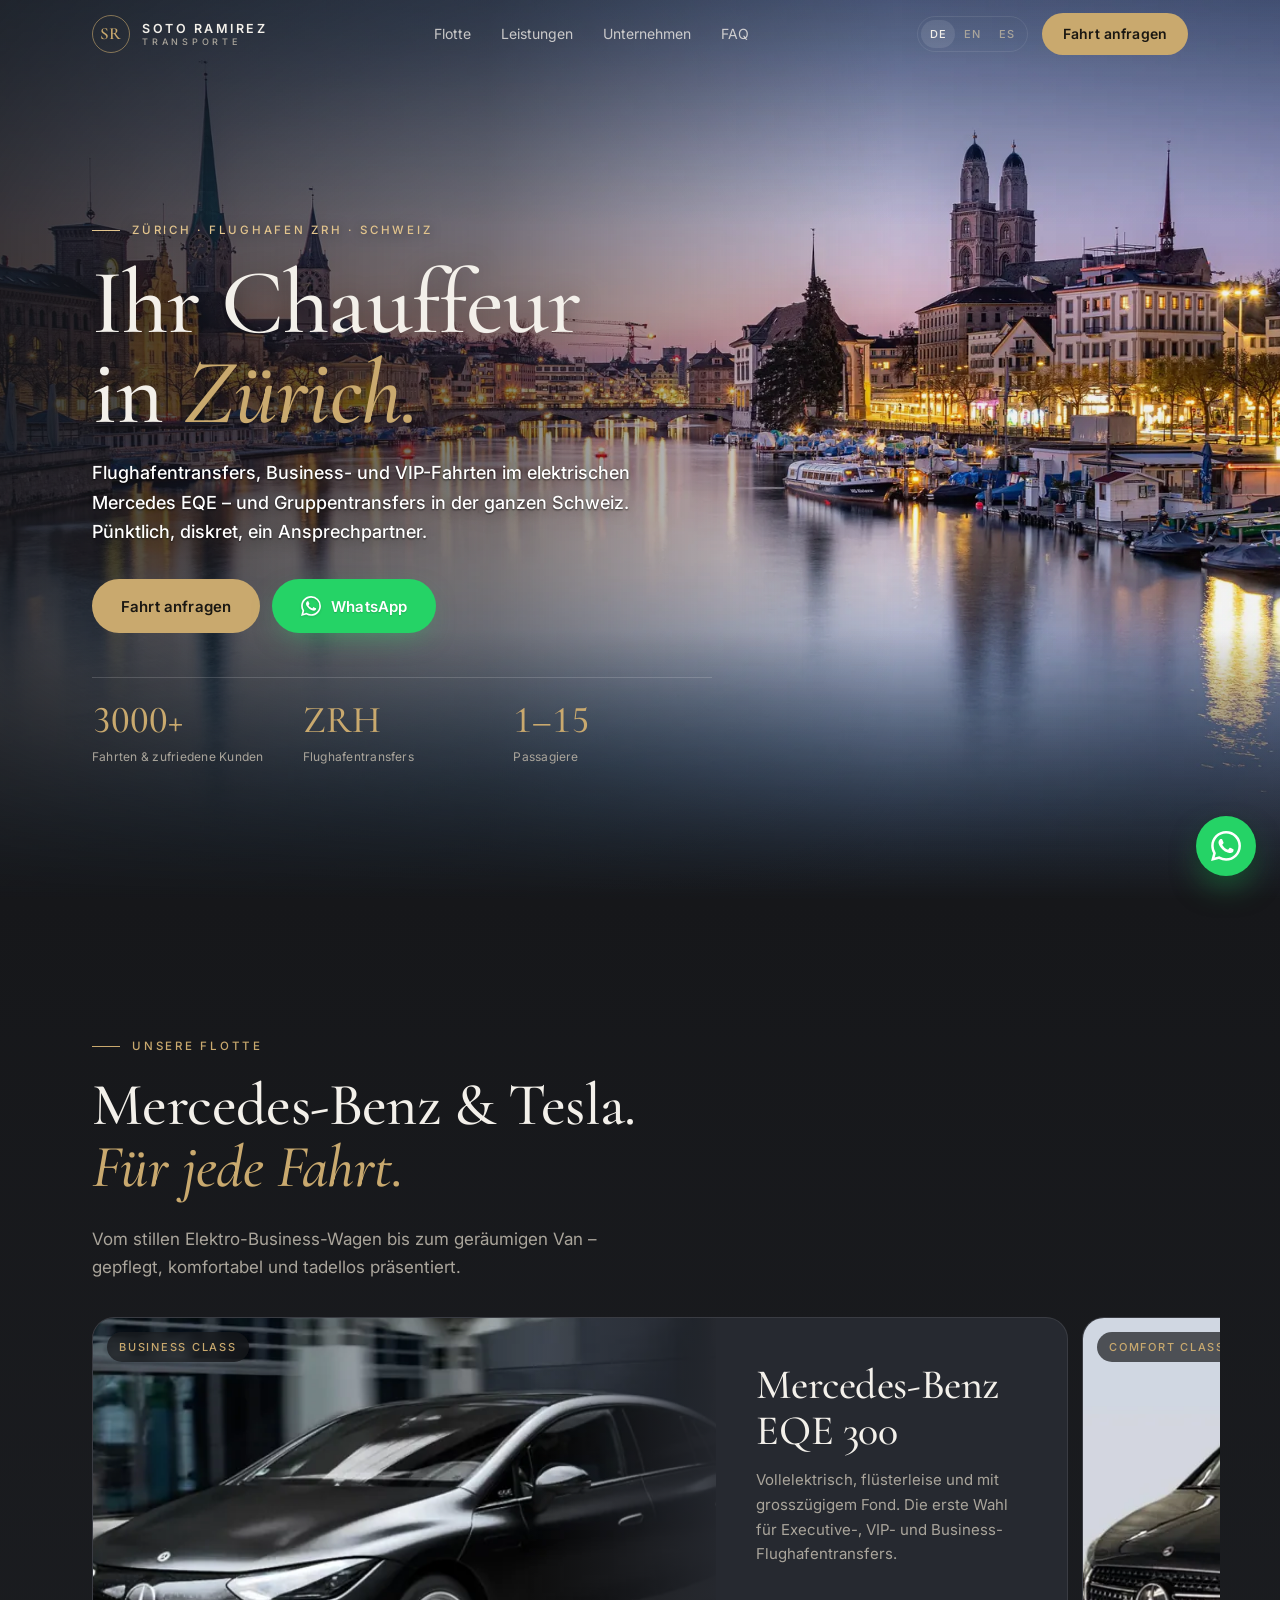
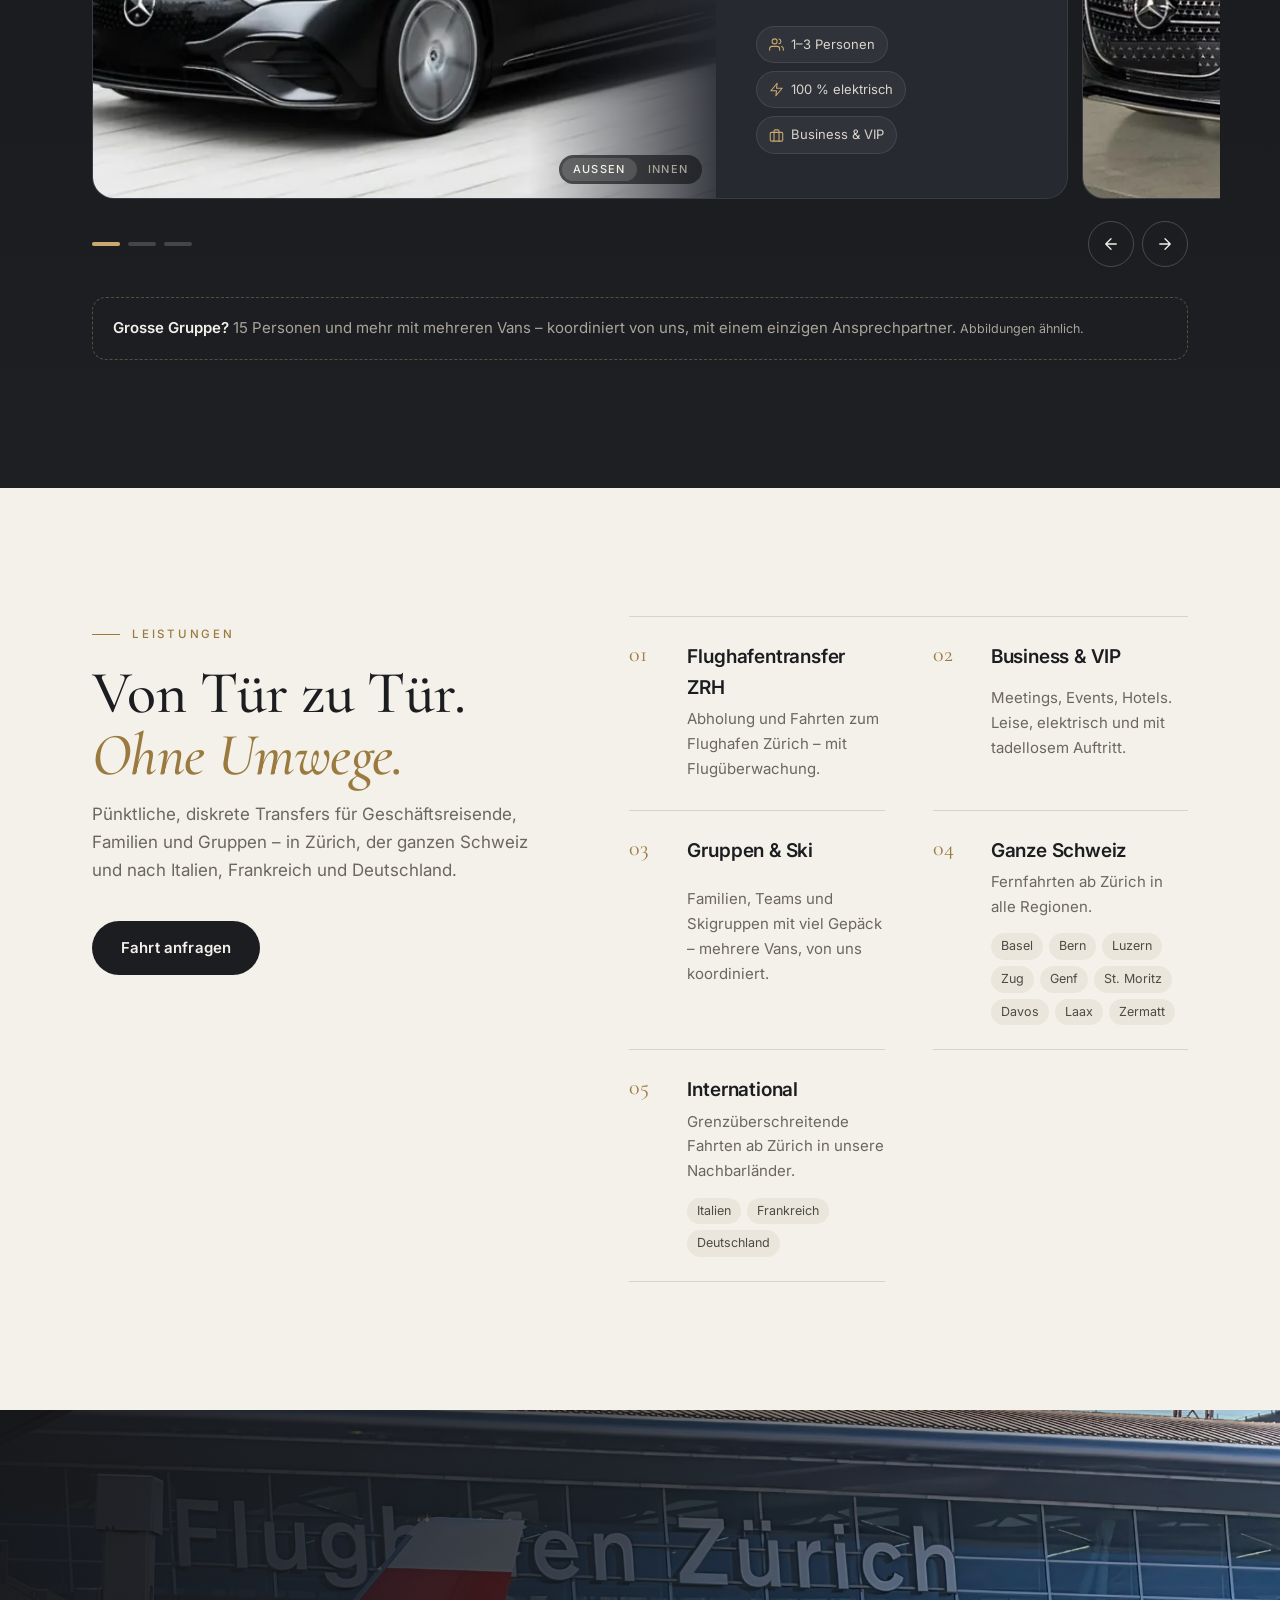
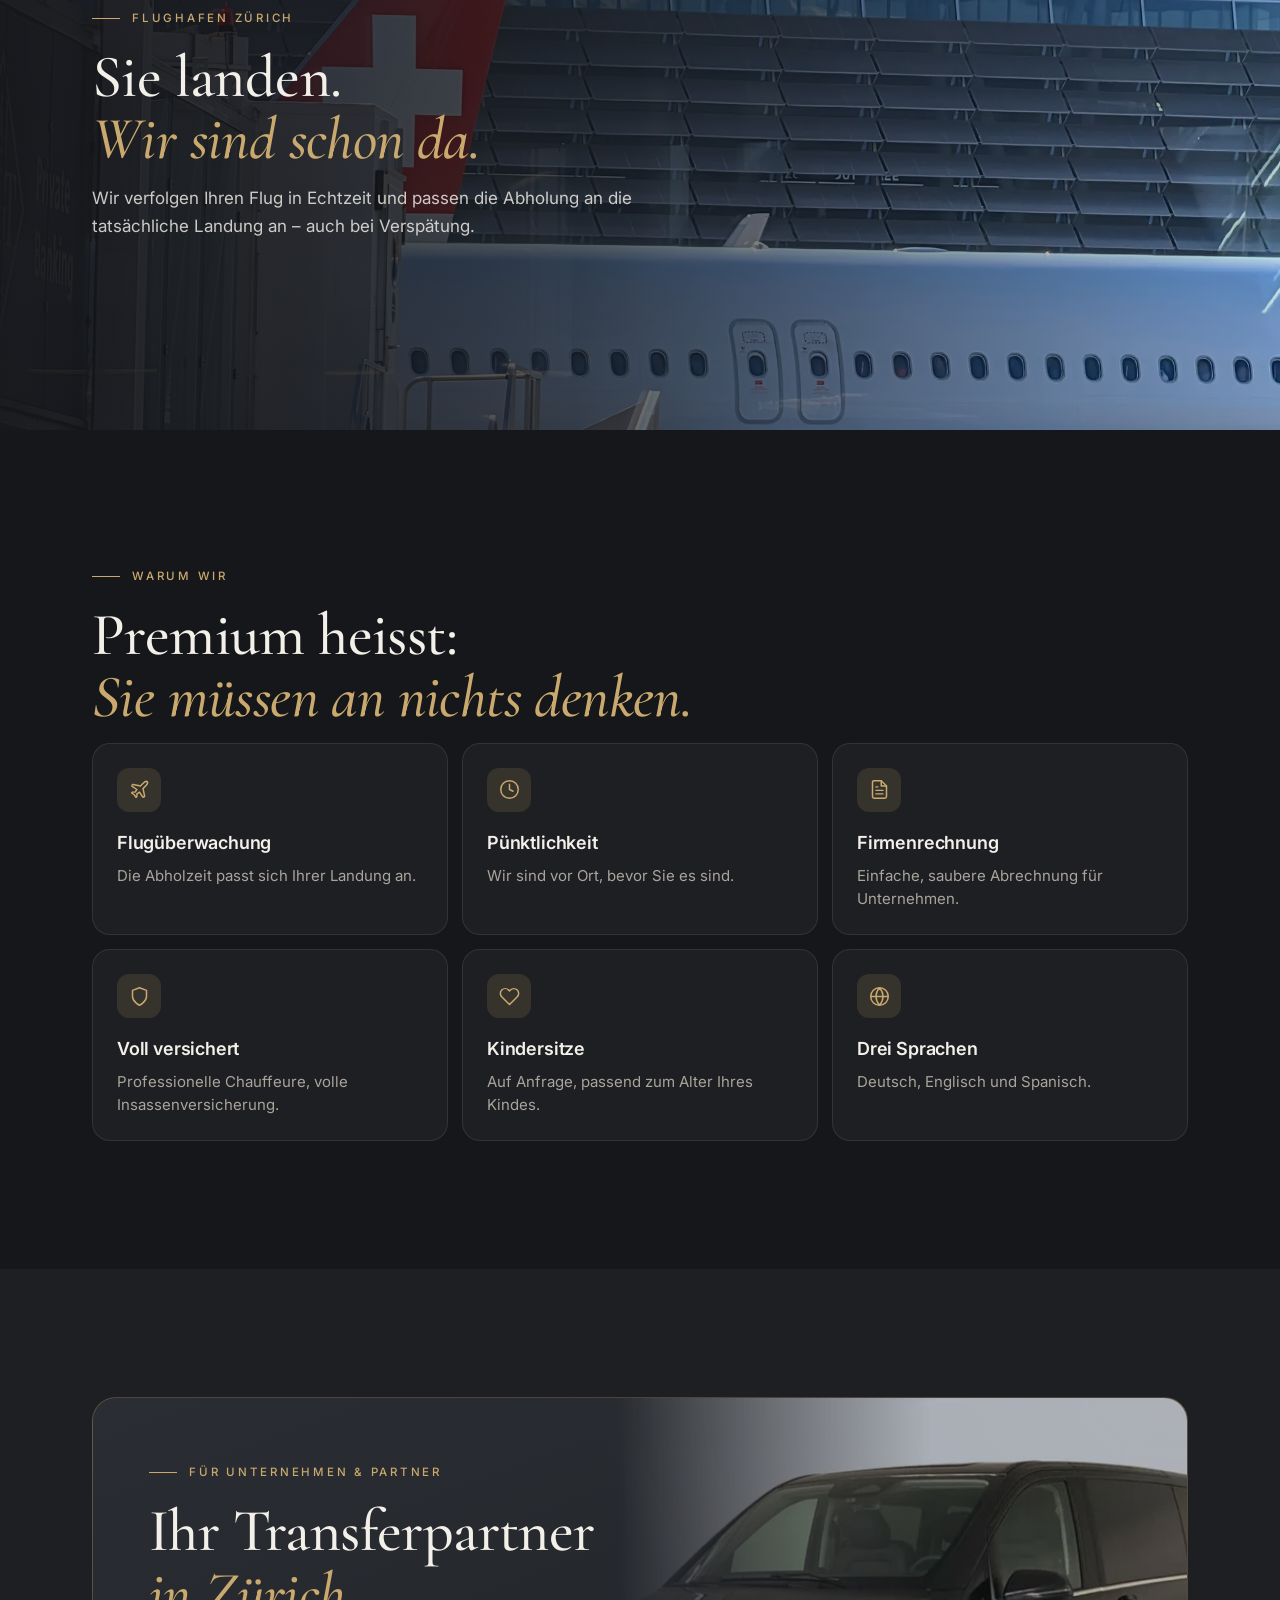
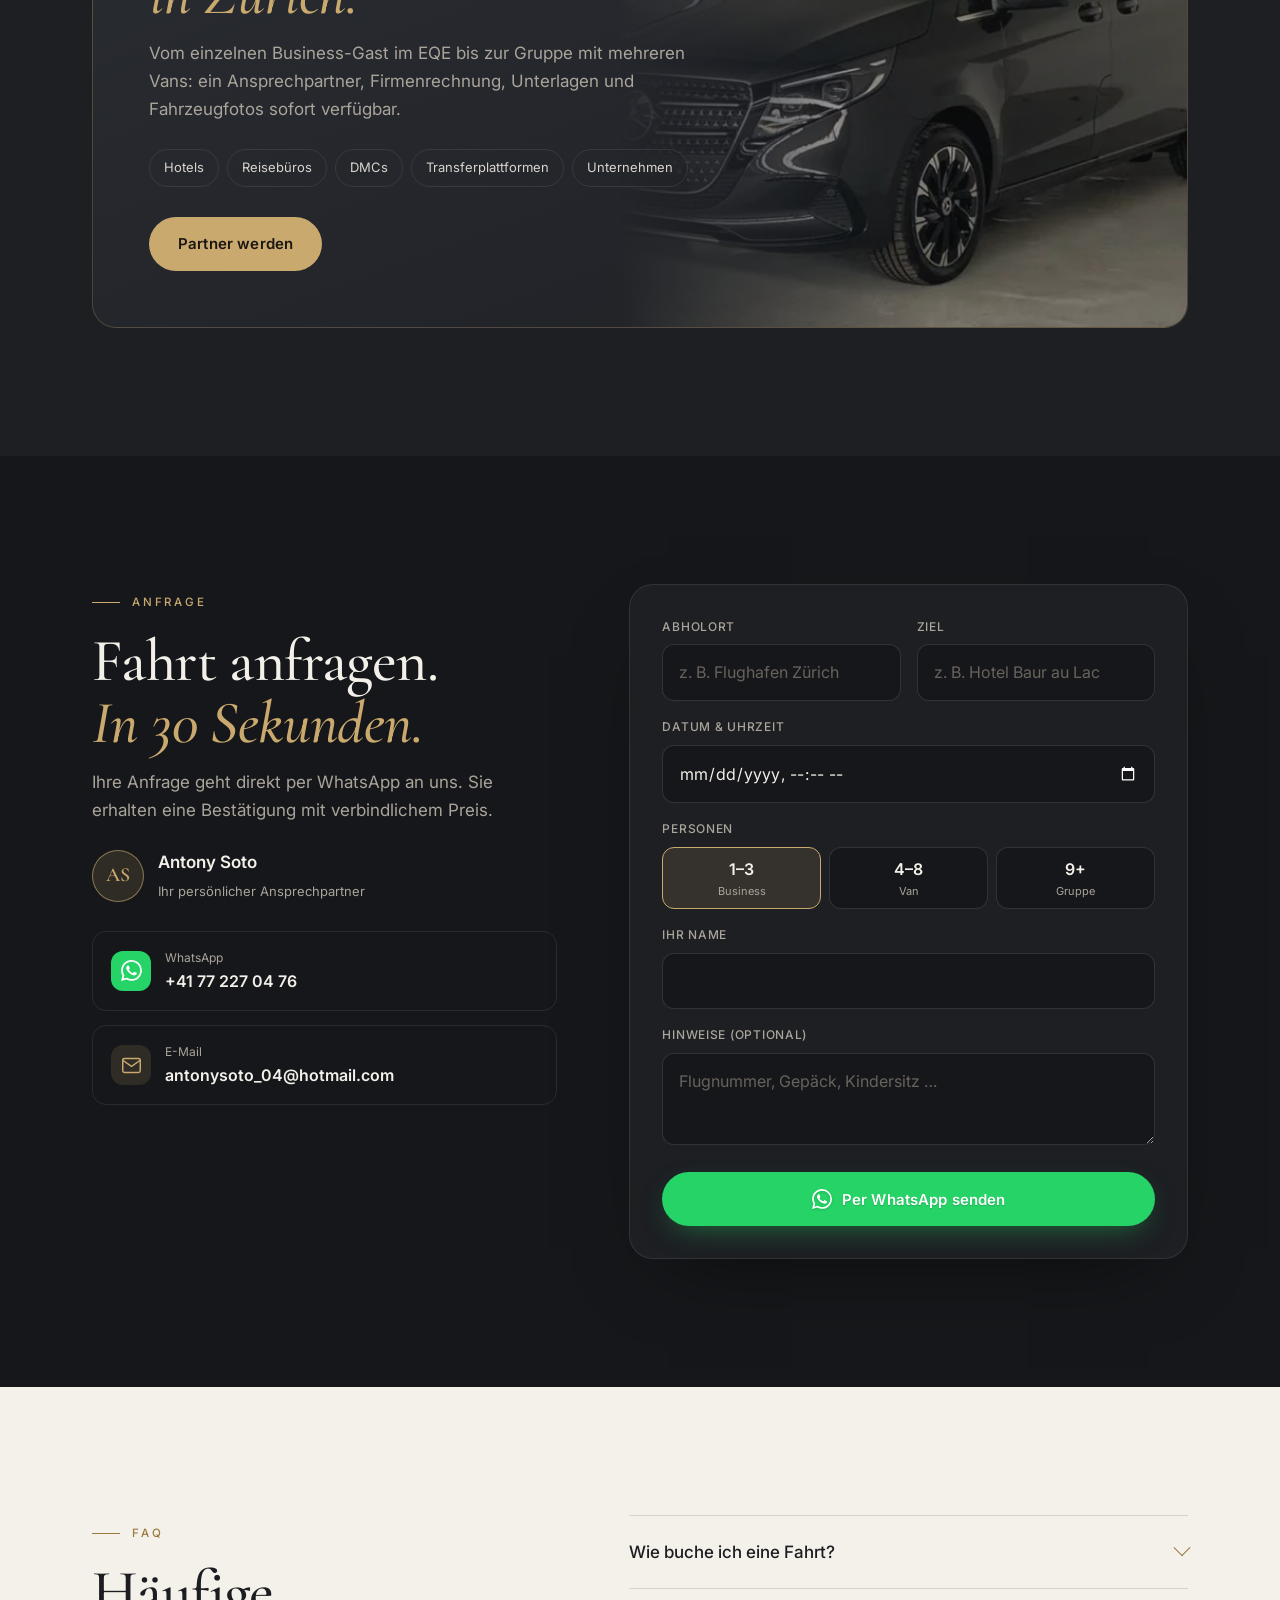
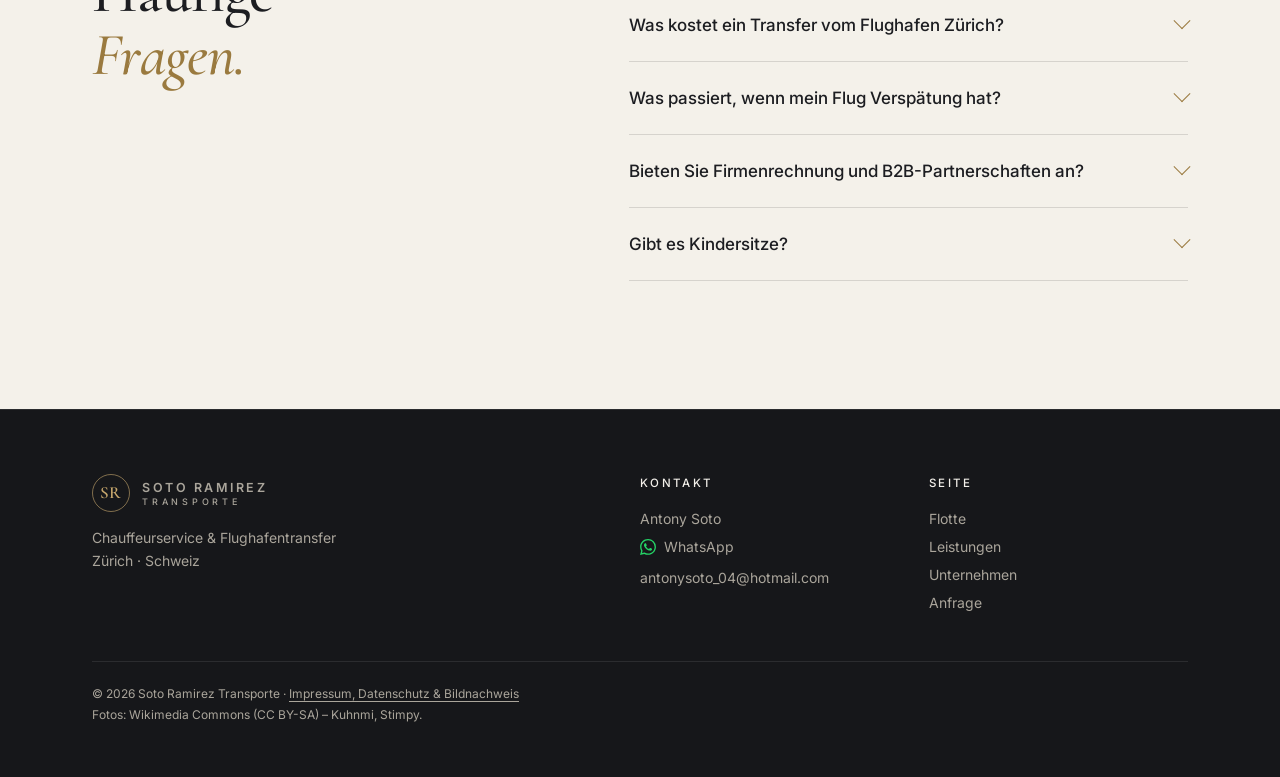
==== de/index.html @ fb83e397 "Sitio web Soto Executive (sotorexecutive.ch) Co-Authored-By: Claude Opus 5.5 <noreply@anthropic.com>" ====
<!doctype html>
<html lang="de-CH">
<head>
<meta charset="utf-8">
<meta name="viewport" content="width=device-width, initial-scale=1, viewport-fit=cover">
<title>Chauffeur &amp; Flughafentransfer Zürich | Soto Ramirez Transporte</title>
<meta name="description" content="Premium Chauffeurservice in Zürich: Flughafentransfer ZRH, Business- &amp; VIP-Fahrten im elektrischen Mercedes EQE, Gruppen- und Skitransfers mit V-Klasse. Ganze Schweiz. Jetzt per WhatsApp anfragen.">
<meta name="theme-color" content="#16171a">
<link rel="canonical" href="https://sotorexecutive.ch/de/">
<link rel="alternate" hreflang="en" href="https://sotorexecutive.ch/">
<link rel="alternate" hreflang="de" href="https://sotorexecutive.ch/de/">
<link rel="alternate" hreflang="es" href="https://sotorexecutive.ch/es/">
<link rel="alternate" hreflang="x-default" href="https://sotorexecutive.ch/">
<meta property="og:type" content="website">
<meta property="og:locale" content="de_CH">
<meta property="og:site_name" content="Soto Ramirez Transporte">
<meta property="og:title" content="Chauffeur &amp; Flughafentransfer Zürich">
<meta property="og:description" content="Business-, VIP- und Gruppentransfers ab Zürich und Flughafen ZRH – in der ganzen Schweiz.">
<meta property="og:url" content="https://sotorexecutive.ch/de/">
<meta property="og:image" content="https://sotorexecutive.ch/assets/img/og.jpg">
<meta name="twitter:card" content="summary_large_image">
<link rel="icon" href="../assets/favicon.svg" type="image/svg+xml">
<link rel="preload" as="image" href="../assets/img/zurich-1200.webp" imagesrcset="../assets/img/zurich-1200.webp 1200w, ../assets/img/zurich-2000.webp 2000w" imagesizes="100vw">
<link rel="preconnect" href="https://fonts.googleapis.com">
<link rel="preconnect" href="https://fonts.gstatic.com" crossorigin>
<link rel="stylesheet" href="https://fonts.googleapis.com/css2?family=Cormorant+Garamond:ital,wght@0,500;0,600;1,500&family=Inter:wght@400;500;600&display=swap">
<link rel="stylesheet" href="../assets/styles.css">
<script>document.documentElement.classList.add('js')</script>
<script type="application/ld+json">
{
  "@context": "https://schema.org",
  "@graph": [
    {
      "@type": "LocalBusiness",
      "@id": "https://sotorexecutive.ch/#business",
      "name": "Soto Ramirez Transporte",
      "description": "Premium Chauffeurservice und Flughafentransfer in Zürich und der ganzen Schweiz.",
      "url": "https://sotorexecutive.ch/de/",
      "telephone": "+41772270476",
      "image": "https://sotorexecutive.ch/assets/img/og.jpg",
      "address": {"@type": "PostalAddress", "addressLocality": "Zürich", "addressRegion": "ZH", "addressCountry": "CH"},
      "geo": {"@type": "GeoCoordinates", "latitude": 47.3769, "longitude": 8.5417},
      "areaServed": [
        {"@type": "City", "name": "Zürich"},
        {"@type": "Airport", "name": "Flughafen Zürich", "iataCode": "ZRH"},
        {"@type": "Country", "name": "Schweiz"},
        {"@type": "Country", "name": "Italien"},
        {"@type": "Country", "name": "Frankreich"},
        {"@type": "Country", "name": "Deutschland"}
      ],
      "knowsLanguage": ["de", "en", "es"],
      "hasOfferCatalog": {
        "@type": "OfferCatalog",
        "name": "Transferdienste",
        "itemListElement": [
          {"@type": "Offer", "itemOffered": {"@type": "Service", "name": "Flughafentransfer Zürich (ZRH)"}},
          {"@type": "Offer", "itemOffered": {"@type": "Service", "name": "Business- & VIP-Chauffeurservice"}},
          {"@type": "Offer", "itemOffered": {"@type": "Service", "name": "Gruppen- und Skitransfers"}},
          {"@type": "Offer", "itemOffered": {"@type": "Service", "name": "Fernfahrten in der ganzen Schweiz"}},
          {"@type": "Offer", "itemOffered": {"@type": "Service", "name": "Internationale Fahrten nach Italien, Frankreich und Deutschland"}}
        ]
      }
    },
    {
      "@type": "FAQPage",
      "mainEntity": [
        {"@type": "Question", "name": "Wie buche ich eine Fahrt?", "acceptedAnswer": {"@type": "Answer", "text": "Füllen Sie das Anfrageformular aus oder schreiben Sie uns direkt per WhatsApp. Sie erhalten eine Bestätigung mit verbindlichem Preis."}},
        {"@type": "Question", "name": "Was kostet ein Transfer vom Flughafen Zürich?", "acceptedAnswer": {"@type": "Answer", "text": "Der Preis hängt von Strecke, Fahrzeug und Uhrzeit ab. Senden Sie uns Abholort und Ziel – Sie erhalten vorab ein verbindliches Angebot."}},
        {"@type": "Question", "name": "Was passiert, wenn mein Flug Verspätung hat?", "acceptedAnswer": {"@type": "Answer", "text": "Wir überwachen Ihren Flug und passen die Abholzeit an die tatsächliche Landung an."}},
        {"@type": "Question", "name": "Bieten Sie Firmenrechnung und B2B-Partnerschaften an?", "acceptedAnswer": {"@type": "Answer", "text": "Ja. Unternehmen, Hotels, Reisebüros und Agenturen erhalten Firmenrechnung und einen festen Ansprechpartner."}},
        {"@type": "Question", "name": "Gibt es Kindersitze?", "acceptedAnswer": {"@type": "Answer", "text": "Ja, auf Anfrage. Bitte geben Sie das Alter des Kindes in Ihrer Anfrage an."}}
      ]
    }
  ]
}
</script>
</head>
<body>
<svg width="0" height="0" style="position:absolute" aria-hidden="true">
  <defs>
    <symbol id="i-wa" viewBox="0 0 24 24" fill="currentColor"><path d="M17.472 14.382c-.297-.149-1.758-.867-2.03-.967-.273-.099-.471-.148-.67.15-.197.297-.767.966-.94 1.164-.173.199-.347.223-.644.075-.297-.15-1.255-.463-2.39-1.475-.883-.788-1.48-1.761-1.653-2.059-.173-.297-.018-.458.13-.606.134-.133.298-.347.446-.52.149-.174.198-.298.298-.497.099-.198.05-.371-.025-.52-.075-.149-.669-1.612-.916-2.207-.242-.579-.487-.5-.669-.51-.173-.008-.371-.01-.57-.01-.198 0-.52.074-.792.372-.272.297-1.04 1.016-1.04 2.479 0 1.462 1.065 2.875 1.213 3.074.149.198 2.096 3.2 5.077 4.487.709.306 1.262.489 1.694.625.712.227 1.36.195 1.871.118.571-.085 1.758-.719 2.006-1.413.248-.694.248-1.289.173-1.413-.074-.124-.272-.198-.57-.347m-5.421 7.403h-.004a9.87 9.87 0 01-5.031-1.378l-.361-.214-3.741.982.998-3.648-.235-.374a9.86 9.86 0 01-1.51-5.26c.001-5.45 4.436-9.884 9.888-9.884 2.64 0 5.122 1.03 6.988 2.898a9.825 9.825 0 012.893 6.994c-.003 5.45-4.437 9.884-9.885 9.884m8.413-18.297A11.815 11.815 0 0012.05 0C5.495 0 .16 5.335.157 11.892c0 2.096.547 4.142 1.588 5.945L.057 24l6.305-1.654a11.882 11.882 0 005.683 1.448h.005c6.554 0 11.89-5.335 11.893-11.893a11.821 11.821 0 00-3.48-8.413Z"/></symbol>
    <symbol id="i-mail" viewBox="0 0 24 24" fill="none" stroke="currentColor" stroke-width="1.7" stroke-linecap="round" stroke-linejoin="round"><rect x="2" y="4" width="20" height="16" rx="2"/><path d="m22 6-10 7L2 6"/></symbol>
    <symbol id="i-left" viewBox="0 0 24 24" fill="none" stroke="currentColor" stroke-width="1.7" stroke-linecap="round" stroke-linejoin="round"><path d="M19 12H5M12 19l-7-7 7-7"/></symbol>
    <symbol id="i-right" viewBox="0 0 24 24" fill="none" stroke="currentColor" stroke-width="1.7" stroke-linecap="round" stroke-linejoin="round"><path d="M5 12h14M12 5l7 7-7 7"/></symbol>
    <symbol id="i-users" viewBox="0 0 24 24" fill="none" stroke="currentColor" stroke-width="1.7" stroke-linecap="round" stroke-linejoin="round"><path d="M17 21v-2a4 4 0 0 0-4-4H5a4 4 0 0 0-4 4v2"/><circle cx="9" cy="7" r="4"/><path d="M23 21v-2a4 4 0 0 0-3-3.87M16 3.13a4 4 0 0 1 0 7.75"/></symbol>
    <symbol id="i-bolt" viewBox="0 0 24 24" fill="none" stroke="currentColor" stroke-width="1.7" stroke-linecap="round" stroke-linejoin="round"><path d="M13 2 3 14h9l-1 8 10-12h-9l1-8z"/></symbol>
    <symbol id="i-case" viewBox="0 0 24 24" fill="none" stroke="currentColor" stroke-width="1.7" stroke-linecap="round" stroke-linejoin="round"><rect x="2" y="7" width="20" height="14" rx="2"/><path d="M16 21V5a2 2 0 0 0-2-2h-4a2 2 0 0 0-2 2v16"/></symbol>
    <symbol id="i-plane" viewBox="0 0 24 24" fill="none" stroke="currentColor" stroke-width="1.7" stroke-linecap="round" stroke-linejoin="round"><path d="M17.8 19.2 16 11l3.5-3.5C21 6 21.5 4 21 3c-1-.5-3 0-4.5 1.5L13 8 4.8 6.2c-.5-.1-.9.1-1.1.5l-.3.5c-.2.5-.1 1 .3 1.3L9 12l-2 3H4l-1 1 3 2 2 3 1-1v-3l3-2 3.5 5.3c.3.4.8.5 1.3.3l.5-.2c.4-.3.6-.7.5-1.2z"/></symbol>
    <symbol id="i-clock" viewBox="0 0 24 24" fill="none" stroke="currentColor" stroke-width="1.7" stroke-linecap="round" stroke-linejoin="round"><circle cx="12" cy="12" r="10"/><path d="M12 6v6l4 2"/></symbol>
    <symbol id="i-file" viewBox="0 0 24 24" fill="none" stroke="currentColor" stroke-width="1.7" stroke-linecap="round" stroke-linejoin="round"><path d="M14 2H6a2 2 0 0 0-2 2v16a2 2 0 0 0 2 2h12a2 2 0 0 0 2-2V8z"/><path d="M14 2v6h6M16 13H8M16 17H8M10 9H8"/></symbol>
    <symbol id="i-shield" viewBox="0 0 24 24" fill="none" stroke="currentColor" stroke-width="1.7" stroke-linecap="round" stroke-linejoin="round"><path d="M12 22s8-4 8-10V5l-8-3-8 3v7c0 6 8 10 8 10z"/></symbol>
    <symbol id="i-globe" viewBox="0 0 24 24" fill="none" stroke="currentColor" stroke-width="1.7" stroke-linecap="round" stroke-linejoin="round"><circle cx="12" cy="12" r="10"/><path d="M2 12h20M12 2a15.3 15.3 0 0 1 4 10 15.3 15.3 0 0 1-4 10 15.3 15.3 0 0 1-4-10 15.3 15.3 0 0 1 4-10z"/></symbol>
    <symbol id="i-heart" viewBox="0 0 24 24" fill="none" stroke="currentColor" stroke-width="1.7" stroke-linecap="round" stroke-linejoin="round"><path d="M20.84 4.61a5.5 5.5 0 0 0-7.78 0L12 5.67l-1.06-1.06a5.5 5.5 0 0 0-7.78 7.78l1.06 1.06L12 21.23l7.78-7.78 1.06-1.06a5.5 5.5 0 0 0 0-7.78z"/></symbol>
  </defs>
</svg>
<a class="skip" href="#main">Zum Inhalt</a>

<header class="top">
  <div class="wrap">
    <a class="logo" href="./" aria-label="Soto Ramirez Transporte – Startseite">
      <span class="logo-mark" translate="no">SR</span>
      <span class="logo-text" translate="no">SOTO RAMIREZ<small>TRANSPORTE</small></span>
    </a>
    <ul class="menu">
      <li><a href="#flotte">Flotte</a></li>
      <li><a href="#leistungen">Leistungen</a></li>
      <li><a href="#partner">Unternehmen</a></li>
      <li><a href="#faq">FAQ</a></li>
    </ul>
    <div class="top-right">
      <nav class="lang" aria-label="Sprache"><a href="./" aria-current="page" hreflang="de">DE</a><a href="../" hreflang="en">EN</a><a href="../es/" hreflang="es">ES</a></nav>
      <a class="btn btn-gold btn-sm" href="#anfrage">Fahrt anfragen</a>
    </div>
  </div>
</header>

<main id="main">
  <div class="hero">
    <div class="hero-bg">
      <img src="../assets/img/zurich-1200.webp" srcset="../assets/img/zurich-1200.webp 1200w, ../assets/img/zurich-2000.webp 2000w" sizes="100vw" alt="Zürich zur blauen Stunde mit Limmat, Fraumünster und Grossmünster" fetchpriority="high">
    </div>
    <div class="wrap intro">
      <p class="eyebrow">Zürich · Flughafen ZRH · Schweiz</p>
      <h1>Ihr Chauffeur<br>in <em>Zürich.</em></h1>
      <p class="lead">Flughafentransfers, Business- und VIP-Fahrten im elektrischen Mercedes EQE – und Gruppentransfers in der ganzen Schweiz. Pünktlich, diskret, ein Ansprechpartner.</p>
      <div class="cta">
        <a class="btn btn-gold" href="#anfrage">Fahrt anfragen</a>
        <a class="btn btn-wa" href="https://wa.me/41772270476" target="_blank" rel="noopener"><svg><use href="#i-wa"/></svg>WhatsApp</a>
      </div>
      <!-- Kennzahlen: Beispielwerte – vor Veröffentlichung durch echte Zahlen ersetzen (data-count) -->
      <ul class="hero-facts stats">
        <li><strong><span data-count="3000">3000</span>+</strong><span>Fahrten &amp; zufriedene Kunden</span></li>
        <li><strong>ZRH</strong><span>Flughafentransfers</span></li>
        <li><strong>1–15</strong><span>Passagiere</span></li>
      </ul>
    </div>
  </div>

  <section class="fleet" id="flotte" aria-labelledby="h-fleet">
    <div class="wrap">
      <div class="head-row reveal">
        <div>
          <p class="eyebrow">Unsere Flotte</p>
          <h2 id="h-fleet">Mercedes-Benz &amp; Tesla.<br><em>Für jede Fahrt.</em></h2>
        </div>
        <p class="sub">Vom stillen Elektro-Business-Wagen bis zum geräumigen Van – gepflegt, komfortabel und tadellos präsentiert.</p>
      </div>

      <div class="slider reveal" aria-roledescription="carousel" aria-label="Flotte">
        <div class="track">
          <article class="slide" aria-roledescription="slide" aria-label="1 / 3">
            <div class="slide-img gallery">
              <span class="badge">Business Class</span>
              <img src="../assets/img/eqe-800.webp" srcset="../assets/img/eqe-800.webp 800w, ../assets/img/eqe-1200.webp 1200w" sizes="(min-width:980px) 700px, 90vw" alt="Schwarzer Mercedes-Benz EQE 300, vollelektrische Business-Limousine" loading="lazy" width="1200" height="675">
              <img src="../assets/img/eqe-interior-800.webp" srcset="../assets/img/eqe-interior-800.webp 800w, ../assets/img/eqe-interior-1600.webp 1600w" sizes="(min-width:980px) 700px, 90vw" alt="Innenraum des Mercedes-Benz EQE mit Ambientebeleuchtung" loading="lazy" width="1600" height="1067">
              <div class="views" role="group" aria-label="Ansicht"><button type="button" aria-pressed="true">Aussen</button><button type="button" aria-pressed="false">Innen</button></div>
            </div>
            <div class="slide-body">
              <h3>Mercedes-Benz EQE 300</h3>
              <p>Vollelektrisch, flüsterleise und mit grosszügigem Fond. Die erste Wahl für Executive-, VIP- und Business-Flughafentransfers.</p>
              <ul class="specs">
                <li><svg><use href="#i-users"/></svg>1–3 Personen</li>
                <li><svg><use href="#i-bolt"/></svg>100 % elektrisch</li>
                <li><svg><use href="#i-case"/></svg>Business &amp; VIP</li>
              </ul>
            </div>
          </article>
          <article class="slide" aria-roledescription="slide" aria-label="2 / 3">
            <div class="slide-img">
              <span class="badge">Comfort Class</span>
              <img src="../assets/img/v-klasse-800.webp" srcset="../assets/img/v-klasse-800.webp 800w, ../assets/img/v-klasse-1024.webp 1024w" sizes="(min-width:980px) 700px, 90vw" alt="Mercedes-Benz V-Klasse in Schwarz" loading="lazy" width="1024" height="640">
            </div>
            <div class="slide-body">
              <h3>Mercedes V-Klasse</h3>
              <p>Grosszügiger Innenraum für Familien, Gruppen und Skireisen – mit viel Platz für Gepäck und Ausrüstung.</p>
              <ul class="specs">
                <li><svg><use href="#i-users"/></svg>bis 7 Personen</li>
                <li><svg><use href="#i-case"/></svg>Viel Gepäck</li>
                <li><svg><use href="#i-heart"/></svg>Familie &amp; Ski</li>
              </ul>
            </div>
          </article>
          <article class="slide" aria-roledescription="slide" aria-label="3 / 3">
            <div class="slide-img">
              <span class="badge">Business Class</span>
              <img src="../assets/img/tesla-model-s-768.webp" alt="Tesla Model S in Schwarz" loading="lazy" width="768" height="510">
            </div>
            <div class="slide-body">
              <h3>Tesla Model S</h3>
              <p>Vollelektrische Limousine in Schwarz – leise, geräumig und modern. Ideal für Business-Fahrten und längere Strecken.</p>
              <ul class="specs">
                <li><svg><use href="#i-users"/></svg>1–3 Personen</li>
                <li><svg><use href="#i-bolt"/></svg>100 % elektrisch</li>
                <li><svg><use href="#i-case"/></svg>Business</li>
              </ul>
            </div>
          </article>
        </div>
        <div class="slider-ui">
          <div class="dots"></div>
          <div class="arrows">
            <button class="prev" type="button" aria-label="Vorheriges Fahrzeug"><svg><use href="#i-left"/></svg></button>
            <button class="next" type="button" aria-label="Nächstes Fahrzeug"><svg><use href="#i-right"/></svg></button>
          </div>
        </div>
      </div>

      <p class="fleet-note reveal"><strong>Grosse Gruppe?</strong> 15 Personen und mehr mit mehreren Vans – koordiniert von uns, mit einem einzigen Ansprechpartner. <small>Abbildungen ähnlich.</small></p>
    </div>
  </section>

  <section class="light" id="leistungen" aria-labelledby="h-services">
    <div class="wrap split">
      <div class="reveal">
        <p class="eyebrow">Leistungen</p>
        <h2 id="h-services">Von Tür zu Tür.<br><em>Ohne Umwege.</em></h2>
        <p class="sub">Pünktliche, diskrete Transfers für Geschäftsreisende, Familien und Gruppen – in Zürich, der ganzen Schweiz und nach Italien, Frankreich und Deutschland.</p>
        <a class="btn btn-dark" href="#anfrage">Fahrt anfragen</a>
      </div>
      <ul class="services reveal">
        <li><span class="n">01</span><h3>Flughafentransfer ZRH</h3><p>Abholung und Fahrten zum Flughafen Zürich – mit Flugüberwachung.</p></li>
        <li><span class="n">02</span><h3>Business &amp; VIP</h3><p>Meetings, Events, Hotels. Leise, elektrisch und mit tadellosem Auftritt.</p></li>
        <li><span class="n">03</span><h3>Gruppen &amp; Ski</h3><p>Familien, Teams und Skigruppen mit viel Gepäck – mehrere Vans, von uns koordiniert.</p></li>
        <li><span class="n">04</span><h3>Ganze Schweiz</h3><p>Fernfahrten ab Zürich in alle Regionen.</p>
          <p class="cities"><span>Basel</span><span>Bern</span><span>Luzern</span><span>Zug</span><span>Genf</span><span>St. Moritz</span><span>Davos</span><span>Laax</span><span>Zermatt</span></p></li>
        <li><span class="n">05</span><h3>International</h3><p>Grenzüberschreitende Fahrten ab Zürich in unsere Nachbarländer.</p>
          <p class="cities"><span>Italien</span><span>Frankreich</span><span>Deutschland</span></p></li>
      </ul>
    </div>
  </section>

  <section class="band" aria-labelledby="h-airport">
    <div class="band-inner">
      <img src="../assets/img/flughafen-800.webp" srcset="../assets/img/flughafen-800.webp 800w, ../assets/img/flughafen-2000.webp 2000w" sizes="100vw" alt="Flughafen Zürich mit Swiss-Flugzeug am Gate" loading="lazy">
      <div class="wrap reveal">
        <p class="eyebrow">Flughafen Zürich</p>
        <h2 id="h-airport">Sie landen.<br><em>Wir sind schon da.</em></h2>
        <p class="sub">Wir verfolgen Ihren Flug in Echtzeit und passen die Abholung an die tatsächliche Landung an – auch bei Verspätung.</p>
      </div>
    </div>
  </section>

  <section aria-labelledby="h-why">
    <div class="wrap">
      <div class="head-row reveal">
        <div>
          <p class="eyebrow">Warum wir</p>
          <h2 id="h-why">Premium heisst:<br><em>Sie müssen an nichts denken.</em></h2>
        </div>
      </div>
      <ul class="features">
        <li class="reveal"><span class="ico"><svg><use href="#i-plane"/></svg></span><h3>Flug&shy;überwachung</h3><p>Die Abholzeit passt sich Ihrer Landung an.</p></li>
        <li class="reveal"><span class="ico"><svg><use href="#i-clock"/></svg></span><h3>Pünktlichkeit</h3><p>Wir sind vor Ort, bevor Sie es sind.</p></li>
        <li class="reveal"><span class="ico"><svg><use href="#i-file"/></svg></span><h3>Firmenrechnung</h3><p>Einfache, saubere Abrechnung für Unternehmen.</p></li>
        <li class="reveal"><span class="ico"><svg><use href="#i-shield"/></svg></span><h3>Voll versichert</h3><p>Professionelle Chauffeure, volle Insassenversicherung.</p></li>
        <li class="reveal"><span class="ico"><svg><use href="#i-heart"/></svg></span><h3>Kindersitze</h3><p>Auf Anfrage, passend zum Alter Ihres Kindes.</p></li>
        <li class="reveal"><span class="ico"><svg><use href="#i-globe"/></svg></span><h3>Drei Sprachen</h3><p>Deutsch, Englisch und Spanisch.</p></li>
      </ul>
    </div>
  </section>

  <section class="b2b" id="partner" aria-labelledby="h-b2b">
    <div class="wrap">
      <div class="b2b-card reveal">
        <img class="b2b-img" src="../assets/img/v-klasse-800.webp" alt="" loading="lazy">
        <p class="eyebrow">Für Unternehmen &amp; Partner</p>
        <h2 id="h-b2b">Ihr Transferpartner<br><em>in Zürich.</em></h2>
        <p class="sub">Vom einzelnen Business-Gast im EQE bis zur Gruppe mit mehreren Vans: ein Ansprechpartner, Firmenrechnung, Unterlagen und Fahrzeugfotos sofort verfügbar.</p>
        <ul class="b2b-list"><li>Hotels</li><li>Reisebüros</li><li>DMCs</li><li>Transferplattformen</li><li>Unternehmen</li></ul>
        <a class="btn btn-gold" href="https://wa.me/41772270476?text=Hallo%20Antony%2C%20ich%20interessiere%20mich%20f%C3%BCr%20eine%20B2B-Partnerschaft." target="_blank" rel="noopener">Partner werden</a>
      </div>
    </div>
  </section>

  <section class="book" id="anfrage" aria-labelledby="h-book">
    <div class="wrap split">
      <div class="reveal">
        <p class="eyebrow">Anfrage</p>
        <h2 id="h-book">Fahrt anfragen.<br><em>In 30 Sekunden.</em></h2>
        <p class="sub">Ihre Anfrage geht direkt per WhatsApp an uns. Sie erhalten eine Bestätigung mit verbindlichem Preis.</p>
        <div class="person"><span class="avatar" translate="no">AS</span><span><strong translate="no">Antony Soto</strong><small>Ihr persönlicher Ansprechpartner</small></span></div>
        <div class="book-aside">
          <a class="contact-line" href="https://wa.me/41772270476" target="_blank" rel="noopener"><span class="ico ico-wa"><svg><use href="#i-wa"/></svg></span><span><small>WhatsApp</small><strong>+41 77 227 04 76</strong></span></a>
          <a class="contact-line" href="mailto:antonysoto_04@hotmail.com"><span class="ico"><svg><use href="#i-mail"/></svg></span><span><small>E-Mail</small><strong translate="no">antonysoto_04@hotmail.com</strong></span></a>
        </div>
      </div>
      <form id="booking" class="form reveal" data-intro="Hallo Antony, ich möchte eine Fahrt anfragen:" data-subject="Fahrtanfrage">
        <div class="field"><label for="f-from">Abholort</label><input id="f-from" name="from" data-label="Abholort" required placeholder="z. B. Flughafen Zürich"></div>
        <div class="field"><label for="f-to">Ziel</label><input id="f-to" name="to" data-label="Ziel" required placeholder="z. B. Hotel Baur au Lac"></div>
        <div class="field full"><label for="f-when">Datum &amp; Uhrzeit</label><input id="f-when" name="when" data-label="Datum" type="datetime-local" required></div>
        <fieldset class="full">
          <legend>Personen</legend>
          <div class="pax">
            <input type="radio" id="p1" name="pax" value="1–3 (Business)" data-label="Personen" checked><label for="p1">1–3<small>Business</small></label>
            <input type="radio" id="p2" name="pax" value="4–8 (Van)" data-label="Personen"><label for="p2">4–8<small>Van</small></label>
            <input type="radio" id="p3" name="pax" value="9+ (mehrere Vans)" data-label="Personen"><label for="p3">9+<small>Gruppe</small></label>
          </div>
        </fieldset>
        <div class="field full"><label for="f-name">Ihr Name</label><input id="f-name" name="name" data-label="Name" required autocomplete="name"></div>
        <div class="field full"><label for="f-notes">Hinweise (optional)</label><textarea id="f-notes" name="notes" data-label="Hinweise" rows="2" placeholder="Flugnummer, Gepäck, Kindersitz …"></textarea></div>
        <div class="full actions">
          <button class="btn btn-wa" type="submit"><svg><use href="#i-wa"/></svg>Per WhatsApp senden</button>
        </div>
      </form>
    </div>
  </section>

  <section class="light" id="faq" aria-labelledby="h-faq">
    <div class="wrap split">
      <div class="reveal">
        <p class="eyebrow">FAQ</p>
        <h2 id="h-faq">Häufige<br><em>Fragen.</em></h2>
      </div>
      <div class="reveal">
        <details><summary>Wie buche ich eine Fahrt?</summary><p>Füllen Sie das Anfrageformular aus oder schreiben Sie uns direkt per WhatsApp. Sie erhalten eine Bestätigung mit verbindlichem Preis.</p></details>
        <details><summary>Was kostet ein Transfer vom Flughafen Zürich?</summary><p>Der Preis hängt von Strecke, Fahrzeug und Uhrzeit ab. Senden Sie uns Abholort und Ziel – Sie erhalten vorab ein verbindliches Angebot.</p></details>
        <details><summary>Was passiert, wenn mein Flug Verspätung hat?</summary><p>Wir überwachen Ihren Flug und passen die Abholzeit an die tatsächliche Landung an.</p></details>
        <details><summary>Bieten Sie Firmenrechnung und B2B-Partnerschaften an?</summary><p>Ja. Unternehmen, Hotels, Reisebüros und Agenturen erhalten Firmenrechnung und einen festen Ansprechpartner.</p></details>
        <details><summary>Gibt es Kindersitze?</summary><p>Ja, auf Anfrage. Bitte geben Sie das Alter des Kindes in Ihrer Anfrage an.</p></details>
      </div>
    </div>
  </section>
</main>

<footer>
  <div class="wrap">
    <div class="foot">
      <div>
        <a class="logo" href="./"><span class="logo-mark" translate="no">SR</span><span class="logo-text" translate="no">SOTO RAMIREZ<small>TRANSPORTE</small></span></a>
        <p>Chauffeurservice &amp; Flughafentransfer<br>Zürich · Schweiz</p>
      </div>
      <div>
        <h4>Kontakt</h4>
        <ul>
          <li translate="no">Antony Soto</li>
          <li><a class="foot-wa" href="https://wa.me/41772270476" target="_blank" rel="noopener"><svg><use href="#i-wa"/></svg>WhatsApp</a></li>
          <li><a href="mailto:antonysoto_04@hotmail.com" translate="no">antonysoto_04@hotmail.com</a></li>
        </ul>
      </div>
      <div>
        <h4>Seite</h4>
        <ul>
          <li><a href="#flotte">Flotte</a></li>
          <li><a href="#leistungen">Leistungen</a></li>
          <li><a href="#partner">Unternehmen</a></li>
          <li><a href="#anfrage">Anfrage</a></li>
        </ul>
      </div>
    </div>
    <p class="legal">© 2026 Soto Ramirez Transporte · <a href="../impressum.html">Impressum, Datenschutz &amp; Bildnachweis</a><br>Fotos: Wikimedia Commons (CC BY-SA) – Kuhnmi, Stimpy.</p>
  </div>
</footer>

<div class="bar">
  <a class="btn btn-gold" href="#anfrage">Fahrt anfragen</a>
  <a class="btn btn-wa" href="https://wa.me/41772270476" target="_blank" rel="noopener"><svg><use href="#i-wa"/></svg>WhatsApp</a>
</div>
<a class="wa-float" href="https://wa.me/41772270476" target="_blank" rel="noopener" aria-label="WhatsApp"><svg><use href="#i-wa"/></svg></a>

<script src="../assets/app.js" defer></script>
</body>
</html>
---- assets/styles.css ----
/* Soto Ramirez Transporte — mobile first */
*,*::before,*::after{box-sizing:border-box}
:root{
  --ink:#16171a;          /* graphite, not pure black */
  --ink-2:#1d1f23;
  --ink-3:#262930;
  --line:rgba(255,255,255,.09);
  --text:#f3f0ea;
  --muted:#aaa59b;
  --gold:#c9a96e;
  --gold-soft:rgba(201,169,110,.14);
  --ivory:#f4f1ea;
  --ivory-2:#ebe6dc;
  --ink-text:#1c1d21;
  --ink-muted:#6b675f;
  --serif:"Cormorant Garamond",Georgia,"Times New Roman",serif;
  --sans:Inter,system-ui,-apple-system,"Segoe UI",Roboto,sans-serif;
  --gut:20px;--max:1160px;--r:18px;
  --ease:cubic-bezier(.2,.7,.2,1);
  color-scheme:dark;
}
html{scroll-behavior:smooth;-webkit-text-size-adjust:100%;scroll-padding-top:70px}
html,body{overflow-x:hidden}
@supports (overflow:clip){html,body{overflow-x:clip}}
body{margin:0;background:var(--ink);color:var(--text);font:400 16px/1.65 var(--sans);-webkit-font-smoothing:antialiased}
a{color:inherit}
img{display:block;max-width:100%}
svg{display:block;flex:none}
.wrap{max-width:var(--max);margin:0 auto;padding:0 var(--gut)}
.skip{position:absolute;left:-9999px}
.skip:focus{left:12px;top:12px;z-index:99;background:var(--text);color:var(--ink);padding:8px 14px;border-radius:8px}
:focus-visible{outline:2px solid var(--gold);outline-offset:3px}

/* ---------- Type ---------- */
.eyebrow{display:inline-flex;align-items:center;gap:12px;margin:0 0 18px;font-size:11.5px;font-weight:500;letter-spacing:.24em;text-transform:uppercase;color:var(--gold)}
.eyebrow::before{content:"";width:28px;height:1px;background:currentColor}
h1,h2{font-family:var(--serif);font-weight:500;letter-spacing:-.01em;text-wrap:balance}
h1{margin:0 0 20px;font-size:clamp(44px,12vw,92px);line-height:.98}
h1 em,h2 em{font-style:italic;color:var(--gold)}
h2{margin:0 0 14px;font-size:clamp(36px,8.5vw,60px);line-height:1.04}
h3{margin:0 0 6px;font-size:18px;font-weight:600;letter-spacing:-.01em}
.sub{margin:0 0 36px;max-width:34em;font-size:17px;color:var(--muted)}

/* ---------- Buttons ---------- */
.btn{display:inline-flex;align-items:center;justify-content:center;gap:10px;min-height:54px;padding:0 28px;border-radius:999px;border:1px solid transparent;font-family:var(--sans);font-size:15px;font-weight:600;line-height:1;letter-spacing:.01em;text-decoration:none;cursor:pointer;transition:background .25s,color .25s,border-color .25s,transform .25s var(--ease)}
.btn:active{transform:scale(.98)}
.btn svg{width:18px;height:18px}
.btn-gold{background:var(--gold);color:#1a1712}
.btn-gold:hover{background:#d6b97f}
.btn-line{background:rgba(255,255,255,.04);color:var(--text);border-color:rgba(255,255,255,.28);-webkit-backdrop-filter:blur(8px);backdrop-filter:blur(8px)}
.btn-line:hover{border-color:var(--text);background:rgba(255,255,255,.1)}
.btn-dark{background:var(--ink-text);color:var(--ivory)}
.btn-dark:hover{background:#000}
.btn-sm{min-height:42px;padding:0 20px;font-size:14px}
/* WhatsApp brand green */
.btn-wa{background:#25d366;color:#fff;text-shadow:0 1px 1px rgba(0,0,0,.18);box-shadow:0 10px 30px -12px rgba(37,211,102,.55)}
.btn-wa:hover{background:#1ebe5b}
.btn-wa svg{width:20px;height:20px;filter:drop-shadow(0 1px 1px rgba(0,0,0,.15))}
.wa-float{position:fixed;right:24px;bottom:24px;z-index:50;display:none;place-items:center;width:60px;height:60px;border-radius:50%;background:#25d366;color:#fff;box-shadow:0 14px 34px -10px rgba(37,211,102,.6),0 4px 12px rgba(0,0,0,.3);transition:transform .25s var(--ease),background .25s}
.wa-float:hover{background:#1ebe5b;transform:scale(1.06)}
.wa-float svg{width:30px;height:30px}
.foot-wa{display:inline-flex;align-items:center;gap:8px}
.foot-wa svg{width:16px;height:16px;color:#25d366}
.link{background:none;border:0;padding:10px 0;font:inherit;font-size:14px;color:var(--muted);text-decoration:underline;text-underline-offset:4px;cursor:pointer}
.link:hover{color:var(--text)}

/* ---------- Header ---------- */
.top{position:fixed;inset:0 0 auto;z-index:40;transition:background .35s,border-color .35s,backdrop-filter .35s;border-bottom:1px solid transparent}
.top.solid{background:rgba(22,23,26,.82);-webkit-backdrop-filter:blur(14px) saturate(140%);backdrop-filter:blur(14px) saturate(140%);border-color:var(--line)}
.top .wrap{display:flex;align-items:center;justify-content:space-between;height:68px}
.logo{display:flex;align-items:center;gap:12px;text-decoration:none}
.logo-mark{display:grid;place-items:center;width:38px;height:38px;border:1px solid rgba(201,169,110,.6);border-radius:50%;font-family:var(--serif);font-size:17px;font-weight:600;color:var(--gold);letter-spacing:.02em}
.logo-text{font-size:12.5px;font-weight:600;letter-spacing:.2em;line-height:1.25}
.logo-text small{display:block;font-size:9px;font-weight:500;letter-spacing:.42em;color:var(--muted)}
.menu{display:none;gap:30px;margin:0;padding:0;list-style:none;font-size:14px}
.menu a{text-decoration:none;color:rgba(243,240,234,.78);transition:color .2s}
.menu a:hover{color:var(--text)}
.top-right{display:flex;align-items:center;gap:14px}
.lang{display:flex;border:1px solid var(--line);border-radius:999px;padding:3px}
.lang a{padding:5px 9px;border-radius:999px;font-size:11px;font-weight:500;letter-spacing:.08em;color:var(--muted);text-decoration:none}
.lang a[aria-current]{background:rgba(255,255,255,.1);color:var(--text)}
.top .btn{display:none}

/* ---------- Hero ---------- */
.hero{position:relative;display:flex;align-items:flex-end;min-height:100svh;padding:120px 0 40px;overflow:hidden;isolation:isolate}
.hero-bg{position:absolute;inset:0;z-index:-2}
.hero-bg img{width:100%;height:100%;object-fit:cover;object-position:68% 50%;transform:scale(1.12);animation:kenburns 22s var(--ease) forwards}
.hero::after{content:"";position:absolute;inset:0;z-index:-1;background:
  linear-gradient(180deg,rgba(22,23,26,.55) 0%,rgba(22,23,26,.1) 22%,rgba(22,23,26,.62) 42%,rgba(22,23,26,.85) 62%,var(--ink) 100%),
  radial-gradient(120% 70% at 0% 100%,rgba(22,23,26,.75),transparent 70%)}
@keyframes kenburns{to{transform:scale(1)}}
.hero>.wrap{width:100%}
.hero .eyebrow{color:#e2c48d;text-shadow:0 1px 12px rgba(0,0,0,.5)}
.hero h1{text-shadow:0 2px 24px rgba(0,0,0,.35)}
.hero .lead{margin:0 0 32px;max-width:30em;font-size:18px;font-weight:500;color:#fff;text-shadow:0 1px 2px rgba(0,0,0,.7),0 2px 18px rgba(0,0,0,.55)}
.cta{display:grid;gap:12px}
.hero-facts{display:grid;grid-template-columns:repeat(3,1fr);gap:12px;margin:44px 0 0;padding:22px 0 0;border-top:1px solid rgba(255,255,255,.16);list-style:none}
.hero-facts strong{display:block;font-family:var(--serif);font-size:24px;font-weight:500;line-height:1.1}
.hero-facts span{font-size:12px;color:var(--muted);letter-spacing:.02em}
.stats strong{font-size:30px;color:var(--gold);font-variant-numeric:lining-nums tabular-nums}
.stats strong span{font:inherit;color:inherit;letter-spacing:0}

/* Intro animation */
.intro>*{opacity:0;transform:translateY(22px);animation:rise 1s var(--ease) forwards}
.intro>:nth-child(1){animation-delay:.15s}
.intro>:nth-child(2){animation-delay:.3s}
.intro>:nth-child(3){animation-delay:.48s}
.intro>:nth-child(4){animation-delay:.64s}
.intro>:nth-child(5){animation-delay:.8s}
@keyframes rise{to{opacity:1;transform:none}}

/* ---------- Sections ---------- */
section{padding:84px 0;position:relative}
.light{background:var(--ivory);color:var(--ink-text)}
.light .sub{color:var(--ink-muted)}
.light .eyebrow{color:#9a7a3f}
.light h2 em{color:#9a7a3f}
.head-row{display:flex;flex-wrap:wrap;align-items:flex-end;justify-content:space-between;gap:12px 32px}

/* Reveal on scroll (only when JS is available) */
.js .reveal{opacity:0;transform:translateY(28px);transition:opacity .9s var(--ease),transform .9s var(--ease)}
.js .reveal.in{opacity:1;transform:none}

/* ---------- Fleet slider ---------- */
.fleet{background:linear-gradient(180deg,var(--ink) 0%,var(--ink-2) 100%)}
.slider{position:relative}
.track{display:flex;gap:14px;overflow-x:auto;scroll-snap-type:x mandatory;scroll-behavior:smooth;-webkit-overflow-scrolling:touch;scrollbar-width:none;padding:0 var(--gut);margin:0 calc(var(--gut)*-1);overscroll-behavior-x:contain}
.track::-webkit-scrollbar{display:none}
.slide{flex:0 0 88%;scroll-snap-align:center;background:var(--ink-3);border:1px solid var(--line);border-radius:22px;overflow:hidden;display:flex;flex-direction:column}
.slide-img{position:relative;aspect-ratio:16/10;overflow:hidden;background:#2b2e34}
.slide-img img{width:100%;height:100%;object-fit:cover;transition:transform 1.4s var(--ease)}
.slide.active .slide-img img{transform:scale(1.04)}
.slide-img::after{content:"";position:absolute;inset:auto 0 0;height:45%;background:linear-gradient(transparent,rgba(38,41,48,.85))}
.gallery img{position:absolute;inset:0;transition:opacity 1.1s var(--ease),transform 1.4s var(--ease)}
.gallery img+img{opacity:0}
.gallery.alt img:first-of-type{opacity:0}
.gallery.alt img+img{opacity:1}
.views{position:absolute;bottom:14px;right:14px;z-index:2;display:flex;padding:3px;border-radius:999px;background:rgba(22,23,26,.7);-webkit-backdrop-filter:blur(8px);backdrop-filter:blur(8px)}
.views button{padding:6px 11px;border:0;border-radius:999px;background:none;color:var(--muted);font:500 11px/1 var(--sans);letter-spacing:.12em;text-transform:uppercase;cursor:pointer;transition:background .25s,color .25s}
.views button[aria-pressed="true"]{background:rgba(255,255,255,.14);color:var(--text)}
.badge{position:absolute;top:14px;left:14px;z-index:1;padding:6px 12px;border-radius:999px;background:rgba(22,23,26,.7);-webkit-backdrop-filter:blur(8px);backdrop-filter:blur(8px);font-size:11px;font-weight:500;letter-spacing:.16em;text-transform:uppercase;color:var(--gold)}
.slide-body{padding:6px 22px 24px;display:flex;flex-direction:column;gap:14px;flex:1}
.slide-body h3{font-family:var(--serif);font-size:30px;font-weight:500;line-height:1.1;margin:0}
.slide-body p{margin:0;font-size:15px;color:var(--muted)}
.specs{display:flex;flex-wrap:wrap;gap:8px;margin:auto 0 0;padding:6px 0 0;list-style:none}
.specs li{display:inline-flex;align-items:center;gap:7px;padding:7px 12px;border-radius:999px;background:rgba(255,255,255,.05);border:1px solid var(--line);font-size:13px;color:#d9d5cd}
.specs svg{width:15px;height:15px;color:var(--gold)}
.slider-ui{display:flex;align-items:center;justify-content:space-between;margin-top:22px}
.dots{display:flex;gap:8px}
.dots button{width:28px;height:4px;padding:0;border:0;border-radius:4px;background:rgba(255,255,255,.18);cursor:pointer;position:relative;overflow:hidden}
.dots button[aria-current="true"]{background:rgba(255,255,255,.18)}
.dots button[aria-current="true"]::after{content:"";position:absolute;inset:0;background:var(--gold);transform-origin:left;animation:fill var(--dur,6s) linear forwards}
.slider.paused .dots button[aria-current="true"]::after{animation:none;transform:none}
@keyframes fill{from{transform:scaleX(0)}to{transform:scaleX(1)}}
.arrows{display:flex;gap:8px}
.arrows button{display:grid;place-items:center;width:46px;height:46px;border-radius:50%;border:1px solid rgba(255,255,255,.2);background:transparent;color:var(--text);cursor:pointer;transition:border-color .2s,background .2s}
.arrows button:hover{border-color:var(--gold);background:var(--gold-soft)}
.arrows svg{width:18px;height:18px}
.fleet-note{margin:30px 0 0;padding:18px 20px;border:1px dashed rgba(201,169,110,.35);border-radius:14px;font-size:15px;color:var(--muted)}
.fleet-note strong{color:var(--text);font-weight:600}

/* ---------- Services ---------- */
.services{display:grid;gap:0;margin:0;padding:0;list-style:none;border-top:1px solid rgba(28,29,33,.14)}
.services li{display:grid;grid-template-columns:44px 1fr;gap:4px 14px;padding:24px 0;border-bottom:1px solid rgba(28,29,33,.14)}
.services li>:not(.n){grid-column:2}
.services .n{grid-row:span 3;font-family:var(--serif);font-size:22px;color:#9a7a3f;line-height:1.2}
.services h3{font-size:19px;margin:0}
.services p{margin:0;font-size:15px;color:var(--ink-muted)}
.cities{display:flex;flex-wrap:wrap;gap:6px;margin-top:10px !important}
.cities span{padding:3px 10px;border-radius:999px;background:var(--ivory-2);font-size:12.5px;color:#4d4a44}

/* ---------- Airport band ---------- */
.band{padding:0;overflow:hidden}
.band-inner{position:relative;min-height:540px;display:flex;align-items:flex-end;isolation:isolate}
.band-inner>img{position:absolute;inset:0;z-index:-2;width:100%;height:100%;object-fit:cover;object-position:40% 50%}
.band-inner::before{content:"";position:absolute;inset:0;z-index:-1;background:linear-gradient(180deg,rgba(22,23,26,.2) 0%,rgba(22,23,26,.6) 45%,rgba(22,23,26,.95) 100%)}
.band .wrap{padding-top:120px;padding-bottom:56px;width:100%}
.band h2{max-width:13em}
.band .sub{color:rgba(243,240,234,.82);margin-bottom:0}

/* ---------- Features ---------- */
.features{display:grid;grid-template-columns:repeat(2,minmax(0,1fr));gap:10px;margin:0;padding:0;list-style:none}
.features h3{font-size:16px}
.features h3,.features p{overflow-wrap:break-word;-webkit-hyphens:auto;hyphens:auto}
.features li{padding:18px;border-radius:var(--r);background:var(--ink-2);border:1px solid var(--line);transition:border-color .3s,transform .3s var(--ease)}
.features li:hover{border-color:rgba(201,169,110,.4);transform:translateY(-2px)}
.ico{display:grid;place-items:center;width:44px;height:44px;margin-bottom:16px;border-radius:12px;background:var(--gold-soft);color:var(--gold)}
.ico svg{width:21px;height:21px}
.features p{margin:0;font-size:14px;line-height:1.55;color:var(--muted)}

/* ---------- B2B ---------- */
.b2b{background:var(--ink-2)}
.b2b-card{position:relative;padding:34px 24px;border-radius:24px;overflow:hidden;background:
  radial-gradient(90% 120% at 100% 0%,rgba(201,169,110,.2),transparent 60%),
  linear-gradient(160deg,#2a2d33,#1f2125);border:1px solid rgba(201,169,110,.25)}
.b2b-card>*{position:relative;z-index:1}
.b2b-card .sub{margin-bottom:26px}
.b2b-card .b2b-img{display:none}
.b2b-list{display:flex;flex-wrap:wrap;gap:8px;margin:0 0 30px;padding:0;list-style:none}
.b2b-list li{padding:7px 14px;border-radius:999px;border:1px solid var(--line);font-size:13px;color:#d9d5cd}

/* ---------- Booking ---------- */
.book{background:var(--ink)}
.form{display:grid;gap:16px;padding:22px;border-radius:24px;background:var(--ink-2);border:1px solid var(--line);box-shadow:0 30px 80px -40px rgba(0,0,0,.6)}
.field label{display:block;margin-bottom:8px;font-size:12px;font-weight:500;letter-spacing:.06em;text-transform:uppercase;color:var(--muted)}
.form>*{min-width:0}
input,select,textarea{width:100%;min-width:0;max-width:100%;min-height:54px;padding:14px 16px;border-radius:12px;border:1px solid rgba(255,255,255,.12);background:var(--ink);color:var(--text);font:inherit;font-size:16px;-webkit-appearance:none;appearance:none;transition:border-color .2s,box-shadow .2s}
textarea{min-height:92px;resize:vertical}
input::placeholder,textarea::placeholder{color:#67635c}
input:focus,select:focus,textarea:focus{outline:none;border-color:var(--gold);box-shadow:0 0 0 4px var(--gold-soft)}
.pax{display:grid;grid-template-columns:repeat(3,1fr);gap:8px}
.pax{position:relative}
.pax input{position:absolute;top:0;left:0;width:1px;height:1px;min-height:0;padding:0;opacity:0;pointer-events:none}
.pax label{display:flex;flex-direction:column;align-items:center;justify-content:center;min-height:62px;margin:0;border-radius:12px;border:1px solid rgba(255,255,255,.12);background:var(--ink);cursor:pointer;text-transform:none;letter-spacing:0;font-size:16px;font-weight:600;color:var(--text);transition:border-color .2s,background .2s}
.pax label small{font-size:11px;font-weight:400;color:var(--muted)}
.pax input:checked+label{border-color:var(--gold);background:var(--gold-soft)}
.pax input:focus-visible+label{outline:2px solid var(--gold);outline-offset:2px}
fieldset{margin:0;padding:0;border:0;min-width:0}
legend{padding:0;margin-bottom:8px;font-size:12px;font-weight:500;letter-spacing:.06em;text-transform:uppercase;color:var(--muted)}
.actions{display:grid;gap:2px;justify-items:center;margin-top:4px}
.actions .btn{width:100%}
.person{display:flex;align-items:center;gap:14px;margin:-12px 0 28px}
.avatar{display:grid;place-items:center;width:52px;height:52px;border-radius:50%;border:1px solid rgba(201,169,110,.6);background:var(--gold-soft);font-family:var(--serif);font-size:20px;font-weight:600;color:var(--gold)}
.person strong{display:block;font-size:17px;font-weight:600}
.person small{font-size:13px;color:var(--muted)}
.book-aside{display:none;gap:14px;margin-top:6px}
.contact-line{display:flex;align-items:center;gap:14px;padding:16px 18px;border-radius:14px;border:1px solid var(--line);text-decoration:none;transition:border-color .2s}
.contact-line:hover{border-color:rgba(201,169,110,.45)}
.contact-line .ico{margin:0;width:40px;height:40px}
.contact-line .ico-wa{background:#25d366;color:#fff}
.contact-line small{display:block;font-size:12px;color:var(--muted)}
.contact-line strong{font-weight:600}

/* ---------- FAQ ---------- */
details{border-bottom:1px solid rgba(28,29,33,.14)}
details:first-of-type{border-top:1px solid rgba(28,29,33,.14)}
summary{display:flex;justify-content:space-between;align-items:center;gap:18px;padding:22px 0;font-size:17px;font-weight:500;cursor:pointer;list-style:none}
summary::-webkit-details-marker{display:none}
summary::after{content:"";flex:none;width:12px;height:12px;border-right:1.5px solid #9a7a3f;border-bottom:1.5px solid #9a7a3f;transform:rotate(45deg) translate(-3px,-3px);transition:transform .3s var(--ease)}
details[open] summary::after{transform:rotate(-135deg)}
details p{margin:0 0 22px;color:var(--ink-muted);max-width:40em}

/* ---------- Footer ---------- */
footer{padding:64px 0 120px;background:var(--ink);border-top:1px solid var(--line);font-size:14px;color:var(--muted)}
.foot{display:grid;grid-template-columns:1fr 1fr;gap:30px}
.foot>:first-child{grid-column:1/-1}
.foot p{margin:14px 0 0}
footer h4{margin:0 0 12px;font-size:11.5px;font-weight:500;letter-spacing:.2em;text-transform:uppercase;color:var(--text)}
footer ul{margin:0;padding:0;list-style:none;line-height:2}
footer a{text-decoration:none}
footer a:hover{color:var(--text)}
.legal{margin-top:44px;padding-top:22px;border-top:1px solid var(--line);font-size:12px;line-height:1.7}
.legal a{text-decoration:underline;text-underline-offset:3px}

/* ---------- Mobile action bar ---------- */
.bar{position:fixed;left:12px;right:12px;bottom:calc(12px + env(safe-area-inset-bottom));z-index:50;display:grid;grid-template-columns:1fr 1fr;gap:8px;padding:8px;border-radius:999px;background:rgba(29,31,35,.88);-webkit-backdrop-filter:blur(14px);backdrop-filter:blur(14px);border:1px solid var(--line);box-shadow:0 18px 40px -12px rgba(0,0,0,.6);transform:translateY(140%);transition:transform .45s var(--ease)}
.bar.show{transform:none}
.bar .btn{min-height:48px;padding:0 14px}

/* ---------- Larger screens ---------- */
@media (min-width:560px){
  .cta{display:flex;flex-wrap:wrap}
  .slide{flex-basis:70%}
}
@media (min-width:760px){
  :root{--gut:32px}
  .features li{padding:24px}
  .features h3{font-size:18px}
  .features p{font-size:15px}
  .form{grid-template-columns:1fr 1fr;padding:32px}
  .full{grid-column:1/-1}
  .foot{grid-template-columns:2fr 1fr 1fr}
  .foot>:first-child{grid-column:auto}
  .b2b-card{padding:56px}
  .services{grid-template-columns:1fr 1fr;column-gap:48px}
}
@media (min-width:980px){
  section{padding:128px 0}
  .menu{display:flex}
  .top .btn{display:inline-flex}
  .bar{display:none}
  .wa-float{display:grid}
  .stats strong{font-size:38px}
  footer{padding-bottom:40px}
  .hero{align-items:center;padding:140px 0 60px}
  .hero::after{background:
    linear-gradient(90deg,rgba(22,23,26,.82) 0%,rgba(22,23,26,.55) 38%,rgba(22,23,26,.05) 70%),
    linear-gradient(180deg,rgba(22,23,26,.4) 0%,transparent 25%,transparent 70%,var(--ink) 100%)}
  .hero-bg img{object-position:50% 50%}
  .hero-facts{max-width:620px}
  .slide{flex-basis:calc(100% - 120px);flex-direction:row}
  .slide-img{flex:0 0 64%;aspect-ratio:auto;min-height:480px}
  .slide-img::after{inset:0 0 0 auto;width:30%;height:auto;background:linear-gradient(90deg,transparent,rgba(38,41,48,.9))}
  .slide-body{padding:44px 40px;justify-content:center}
  .slide-body h3{font-size:42px}
  .features{grid-template-columns:repeat(3,1fr);gap:14px}
  .book-aside{display:grid}
  .b2b-card>:not(.b2b-img){max-width:560px}
  .b2b-card .b2b-img{display:block;position:absolute;z-index:0;inset:0 0 0 auto;width:52%;height:100%;object-fit:cover;opacity:.75;-webkit-mask-image:linear-gradient(90deg,transparent,#000 55%);mask-image:linear-gradient(90deg,transparent,#000 55%)}
  .split{display:grid;grid-template-columns:5fr 6fr;gap:72px;align-items:start}
  .split>:first-child{position:sticky;top:110px}
  .band-inner{min-height:620px;align-items:center}
  .band-inner::before{background:linear-gradient(90deg,rgba(22,23,26,.95) 0%,rgba(22,23,26,.7) 45%,rgba(22,23,26,.1) 100%)}
  .band .wrap{padding-top:0;padding-bottom:0}
}
@media (prefers-reduced-motion:reduce){
  html{scroll-behavior:auto}
  *,*::before,*::after{animation:none !important;transition:none !important}
  .intro>*,.js .reveal{opacity:1;transform:none}
  .hero-bg img{transform:none}
}
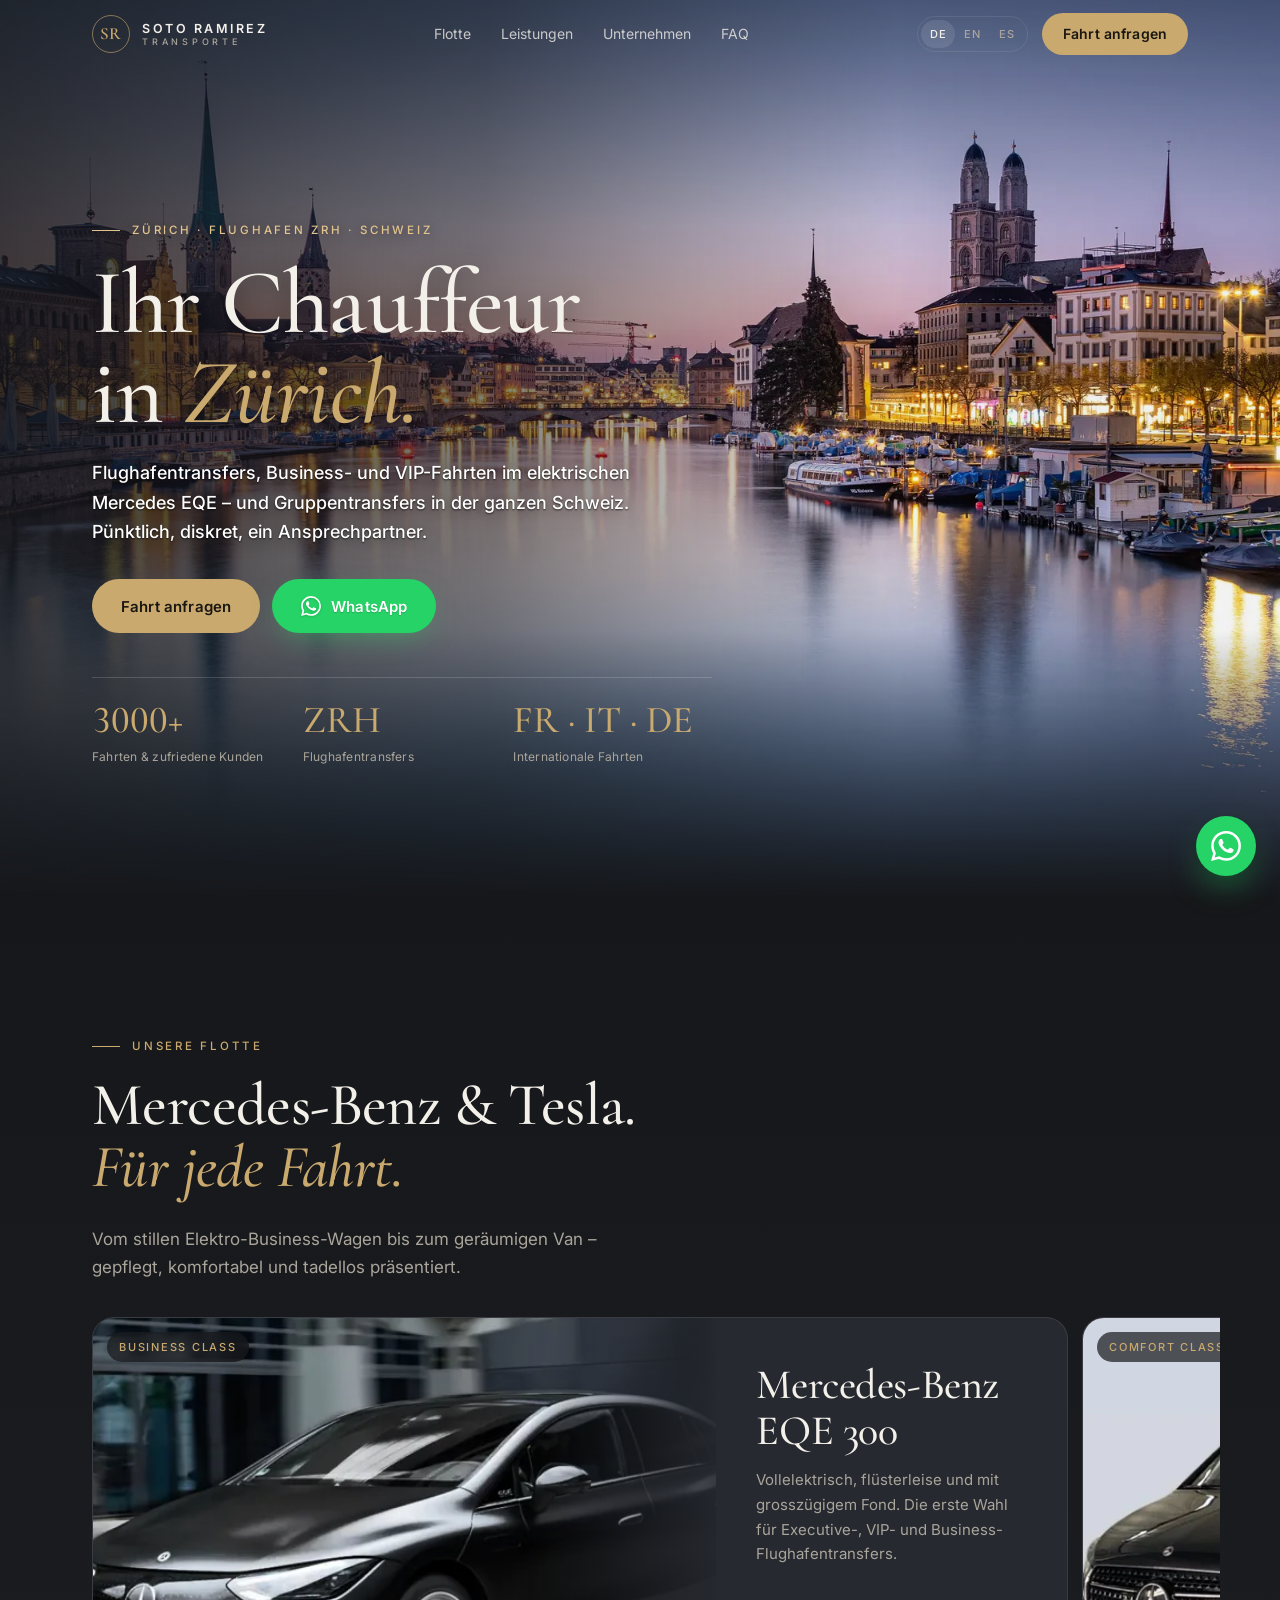
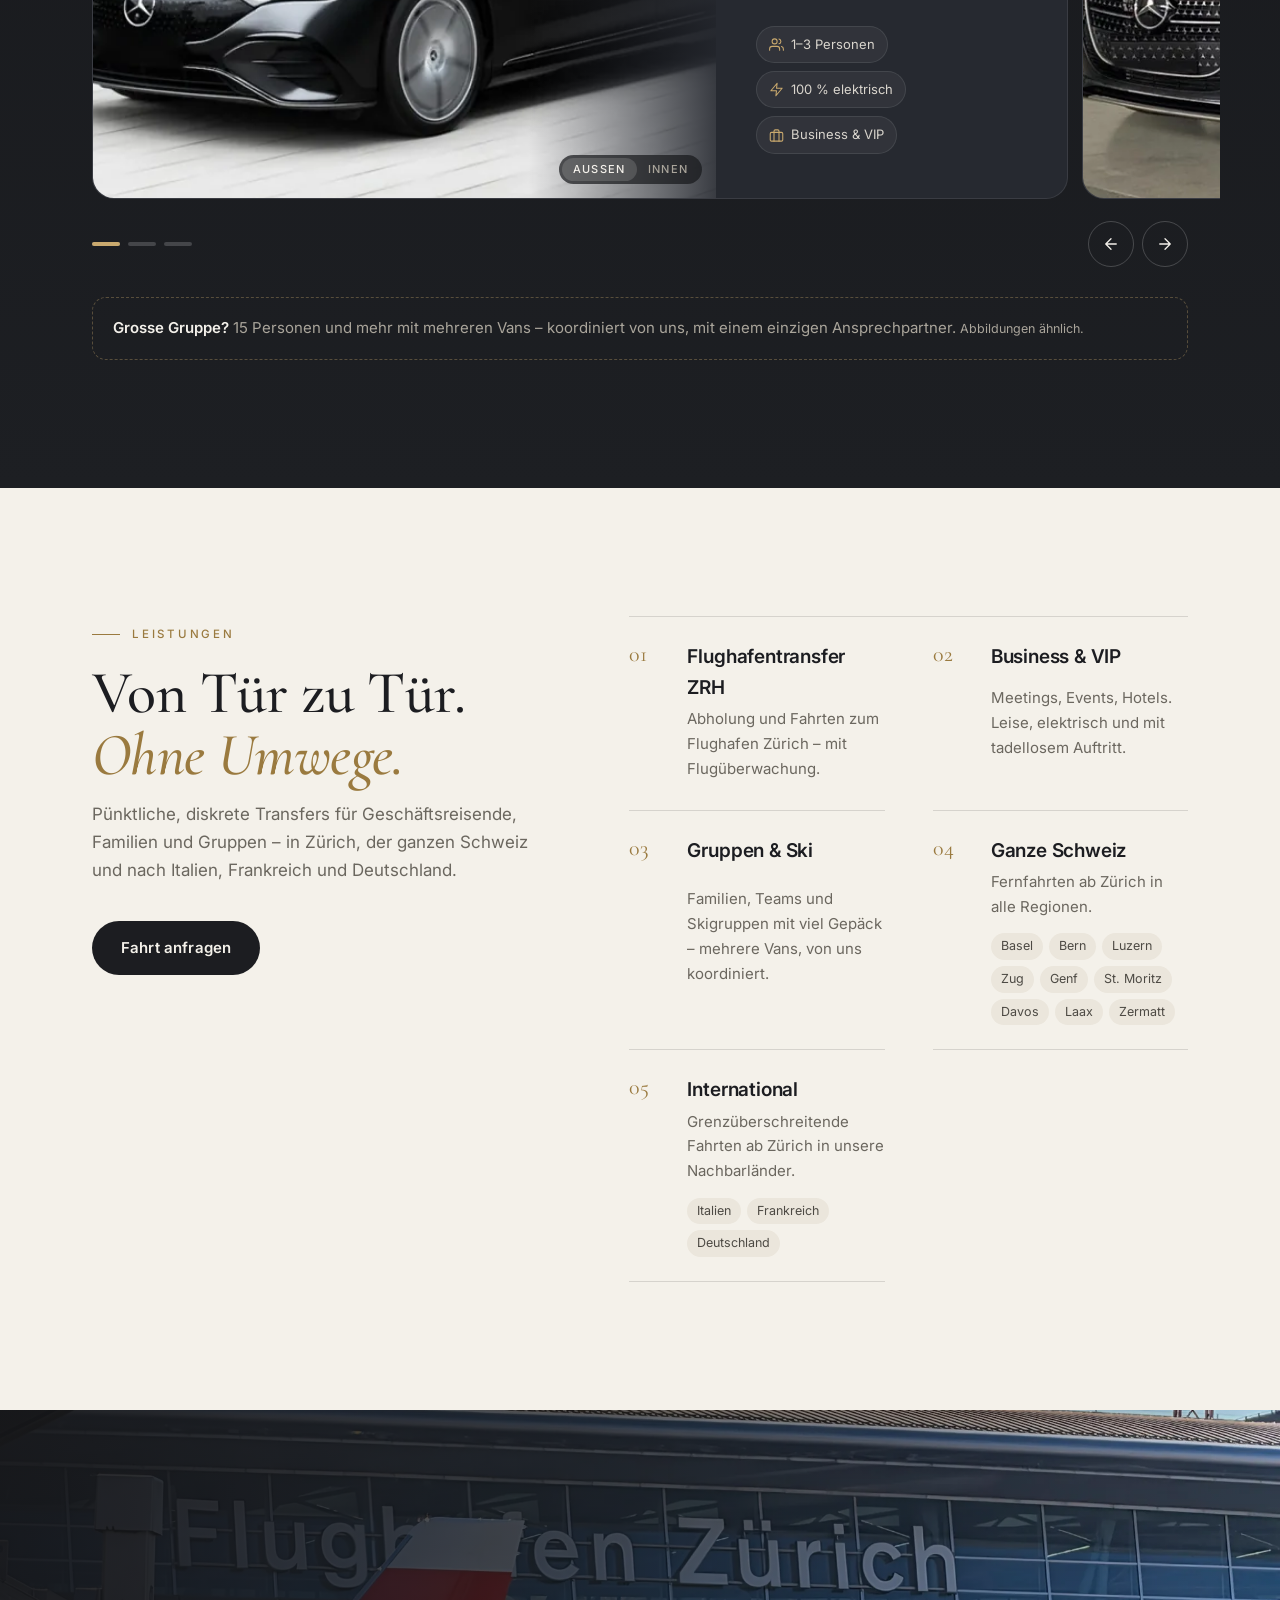
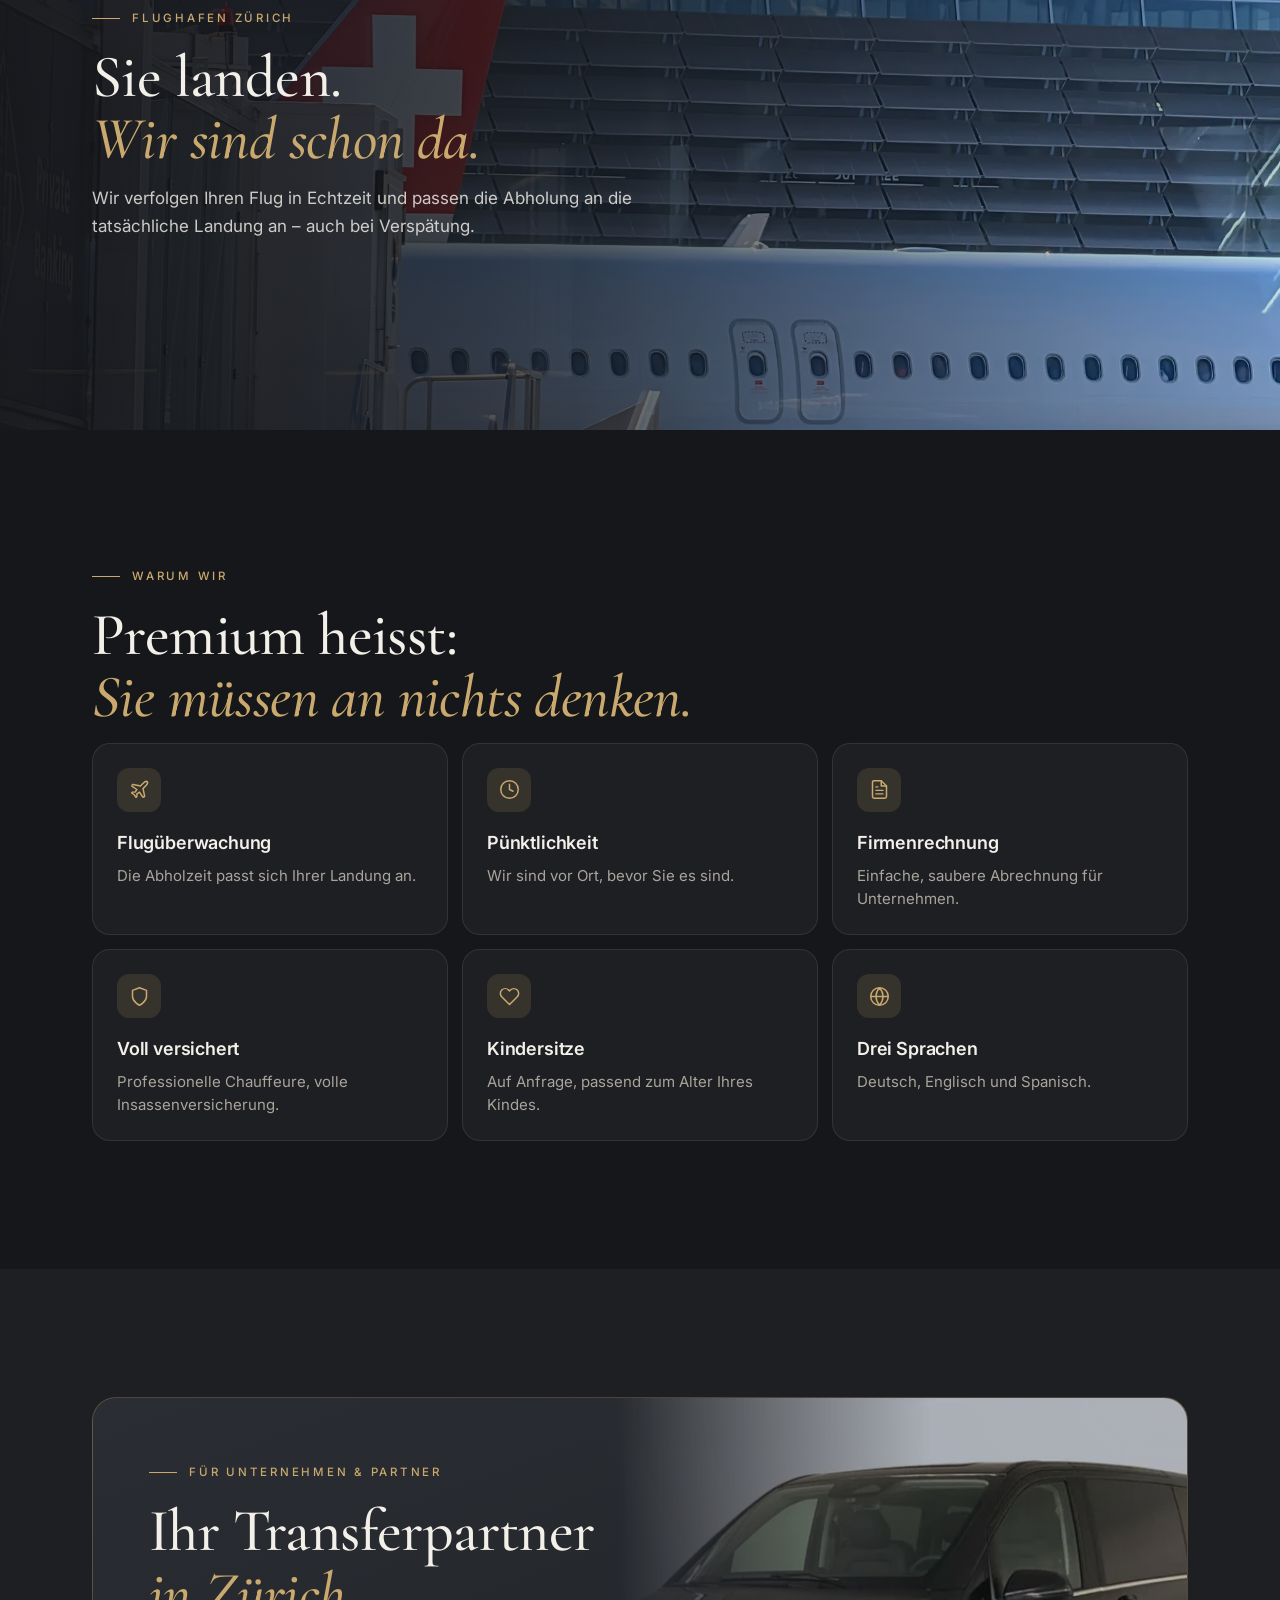
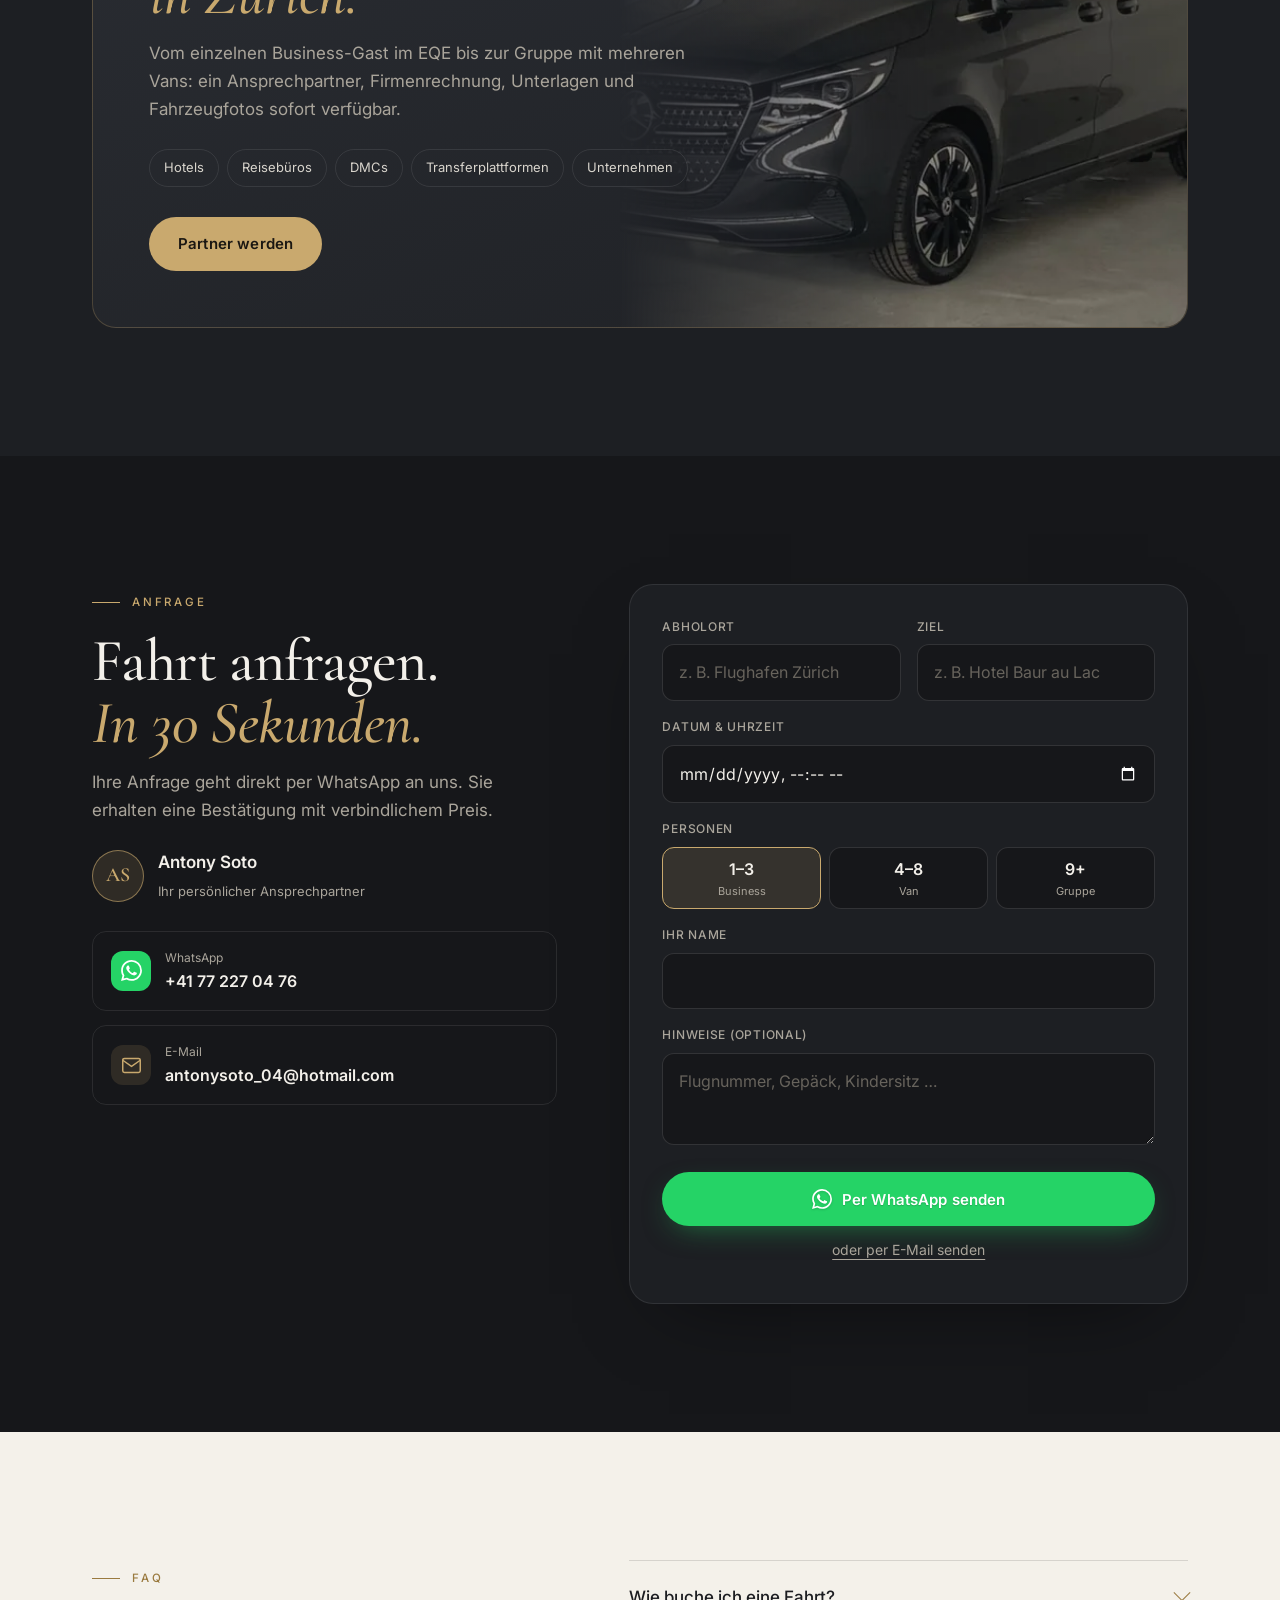
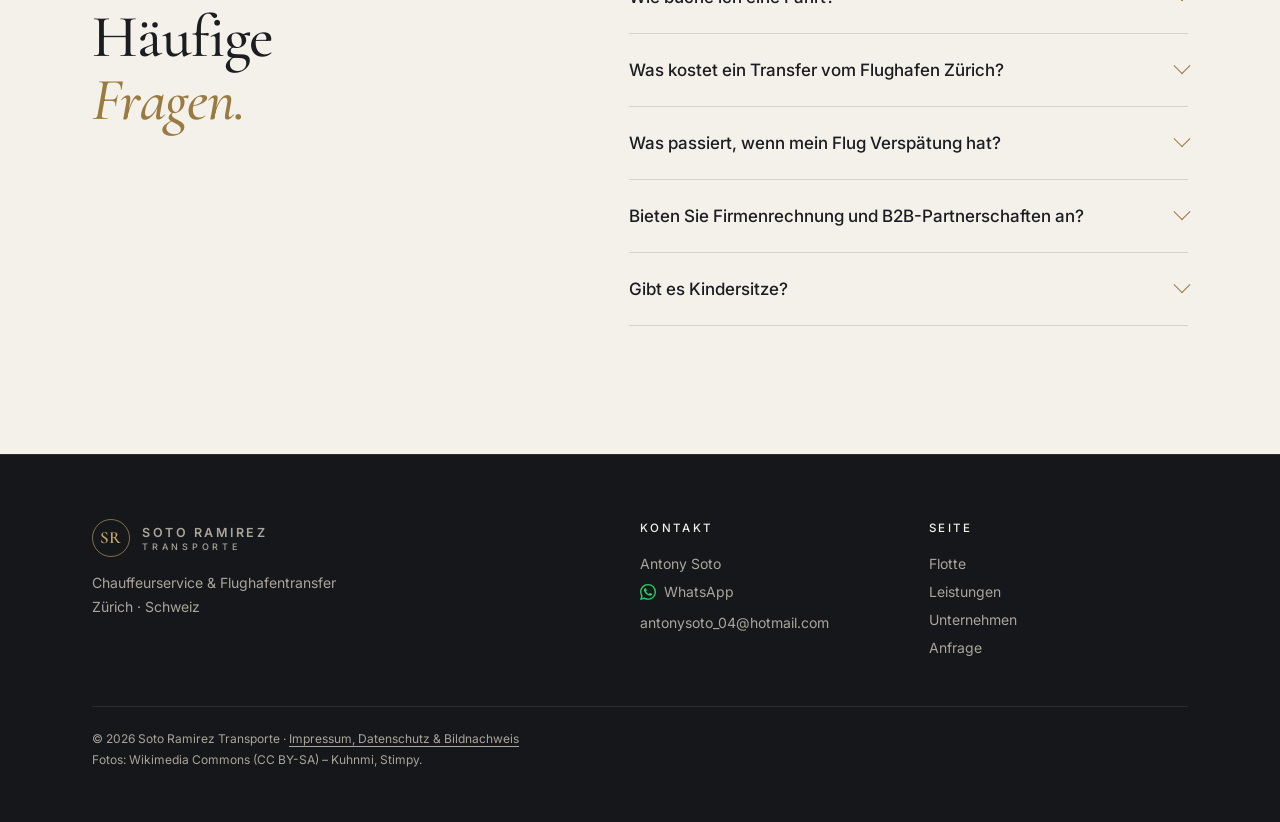
==== commit aed44734: "Añade envío por correo y viajes internacionales (FR · IT · DE) Co-Authored-By: Claude Opus 5.5 <nore" ====
--- a/de/index.html
+++ b/de/index.html
@@ -131,7 +131,7 @@
       <ul class="hero-facts stats">
         <li><strong><span data-count="3000">3000</span>+</strong><span>Fahrten &amp; zufriedene Kunden</span></li>
         <li><strong>ZRH</strong><span>Flughafentransfers</span></li>
-        <li><strong>1–15</strong><span>Passagiere</span></li>
+        <li><strong translate="no">FR · IT · DE</strong><span>Internationale Fahrten</span></li>
       </ul>
     </div>
   </div>
@@ -300,6 +300,7 @@
         <div class="field full"><label for="f-notes">Hinweise (optional)</label><textarea id="f-notes" name="notes" data-label="Hinweise" rows="2" placeholder="Flugnummer, Gepäck, Kindersitz …"></textarea></div>
         <div class="full actions">
           <button class="btn btn-wa" type="submit"><svg><use href="#i-wa"/></svg>Per WhatsApp senden</button>
+          <button class="link" type="button" id="by-mail">oder per E-Mail senden</button>
         </div>
       </form>
     </div>
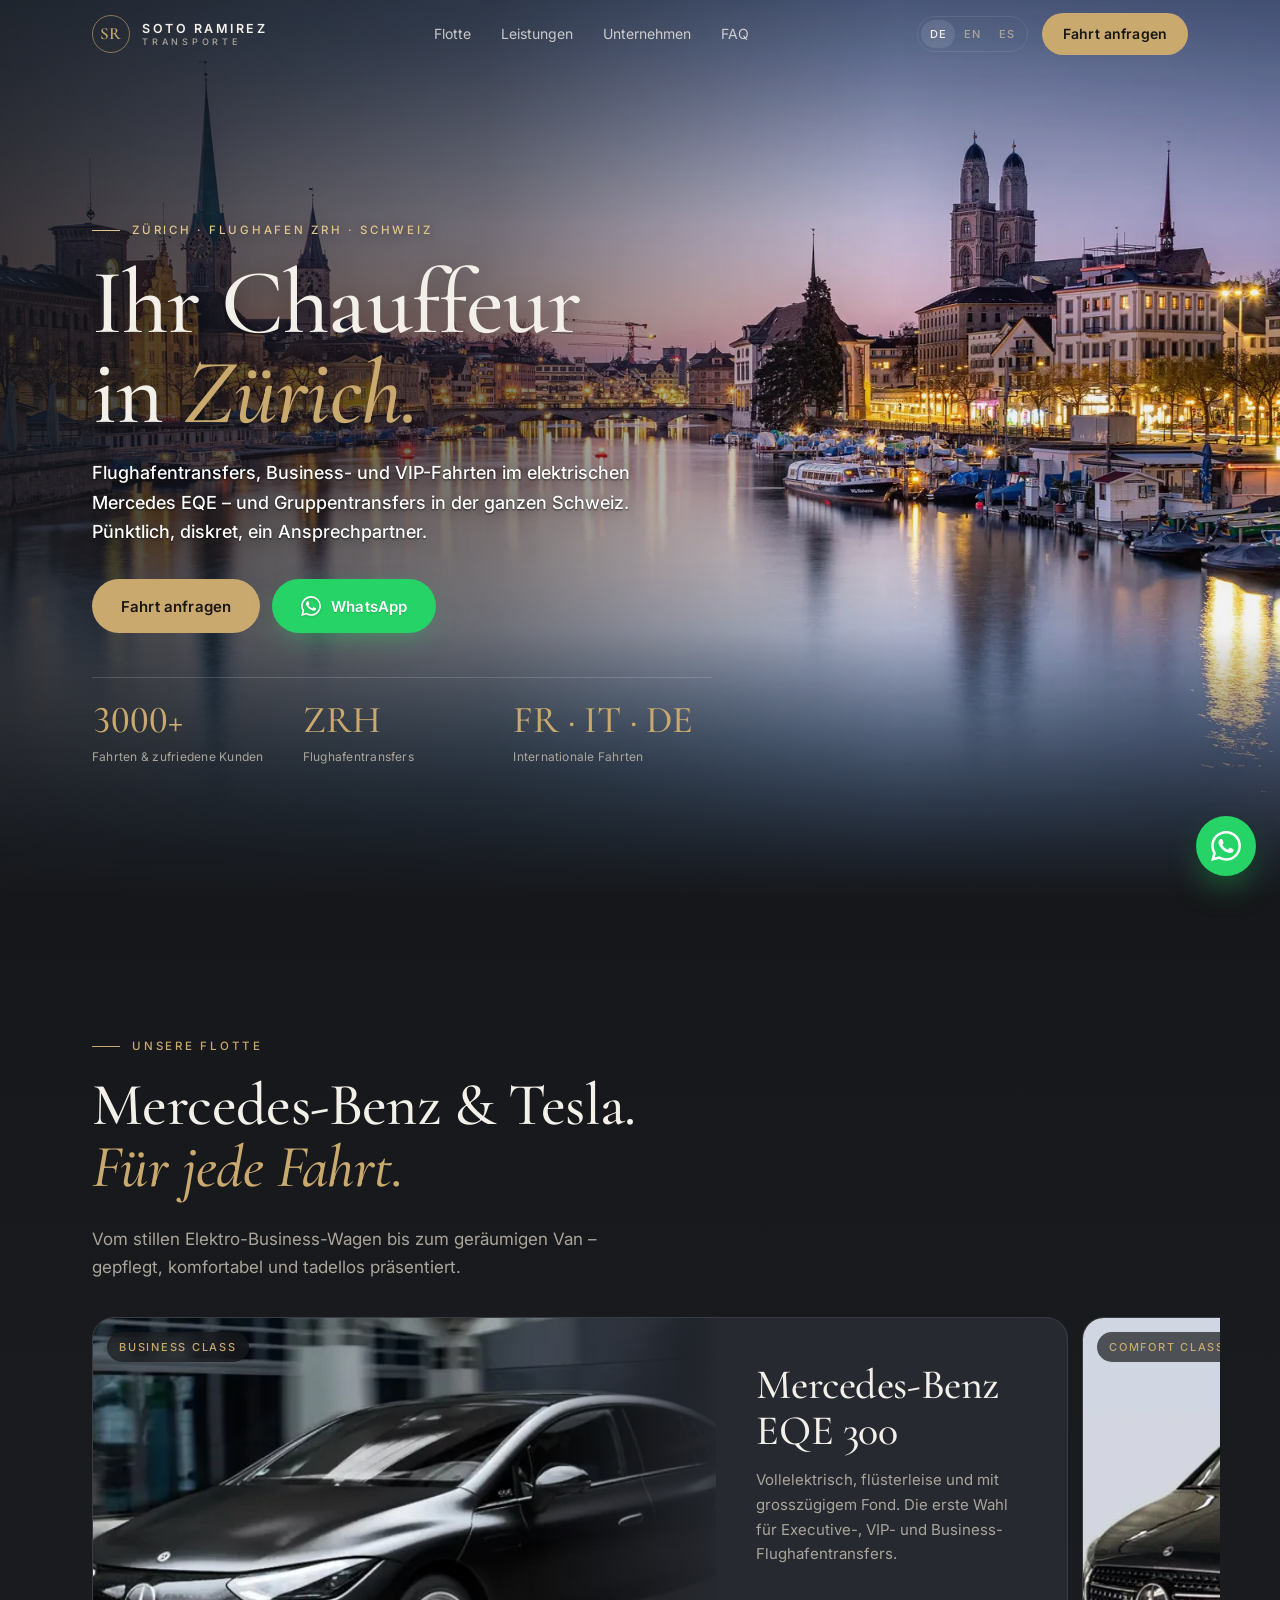
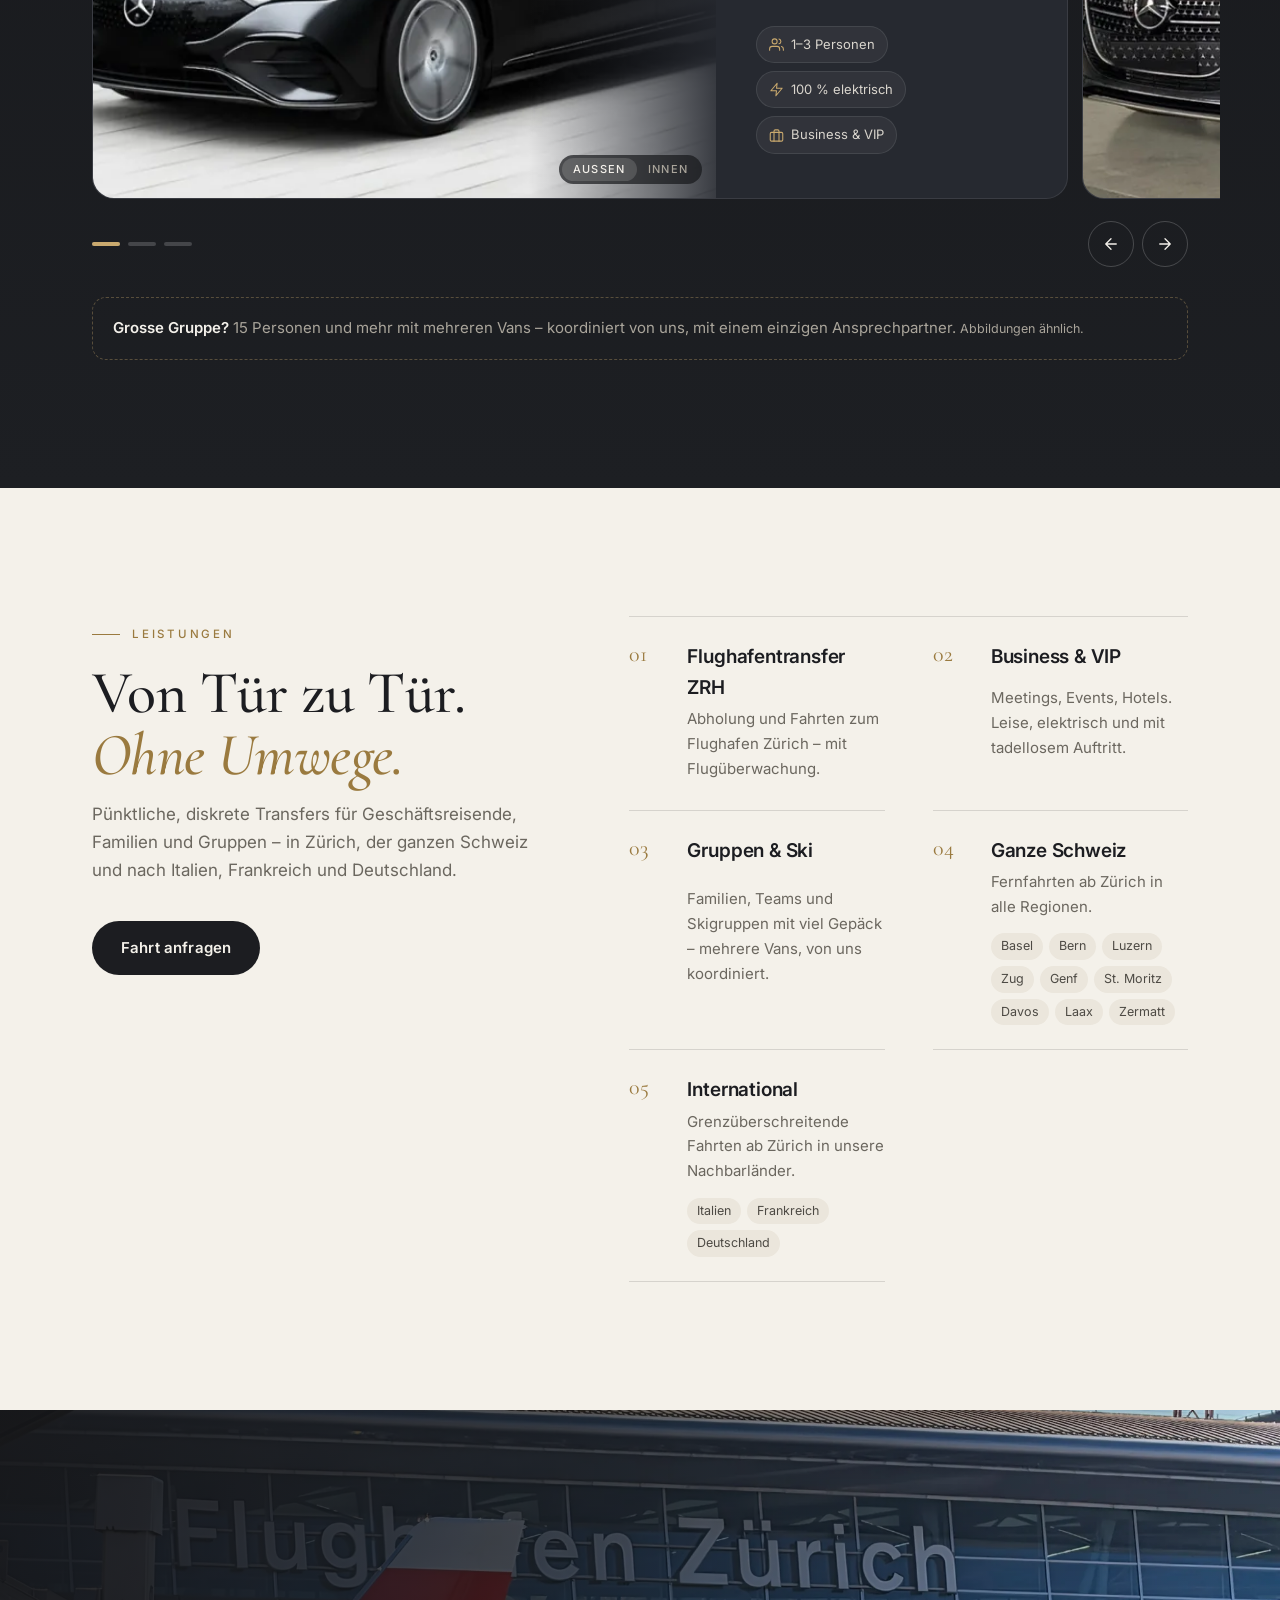
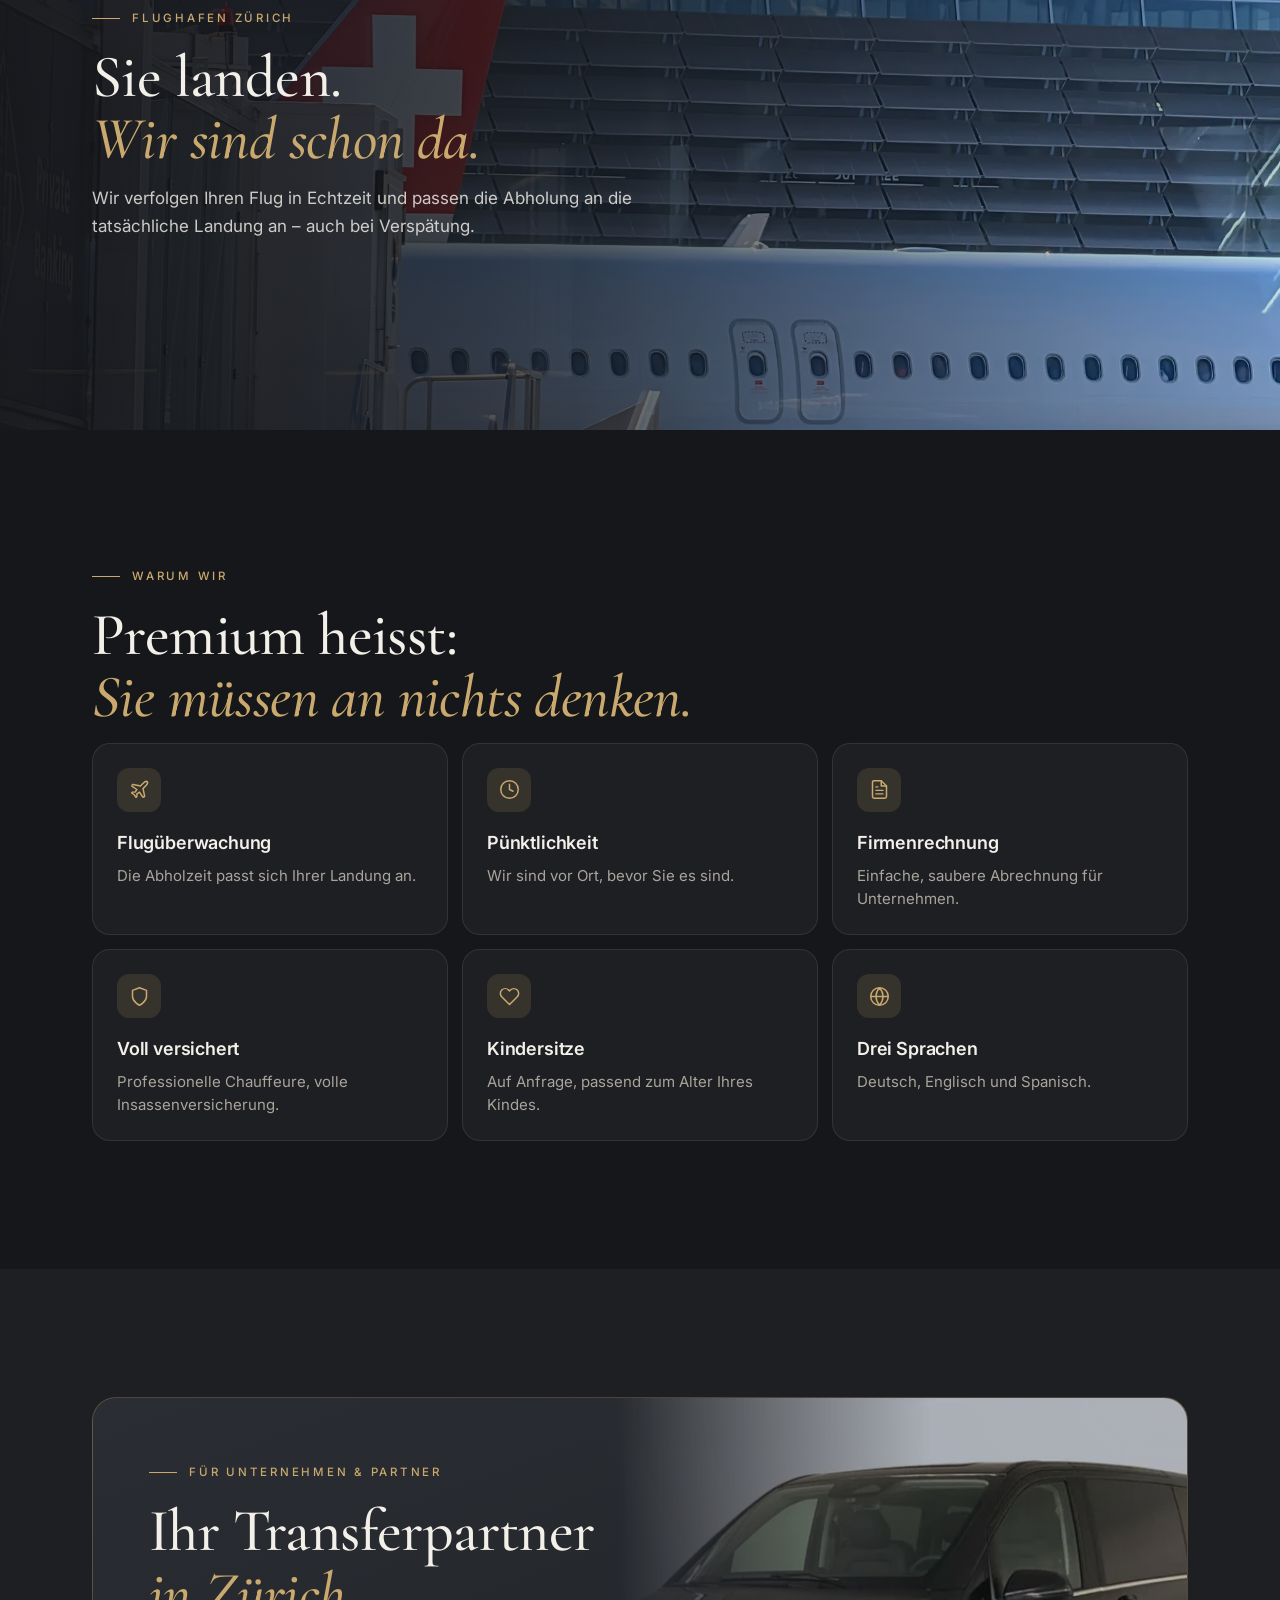
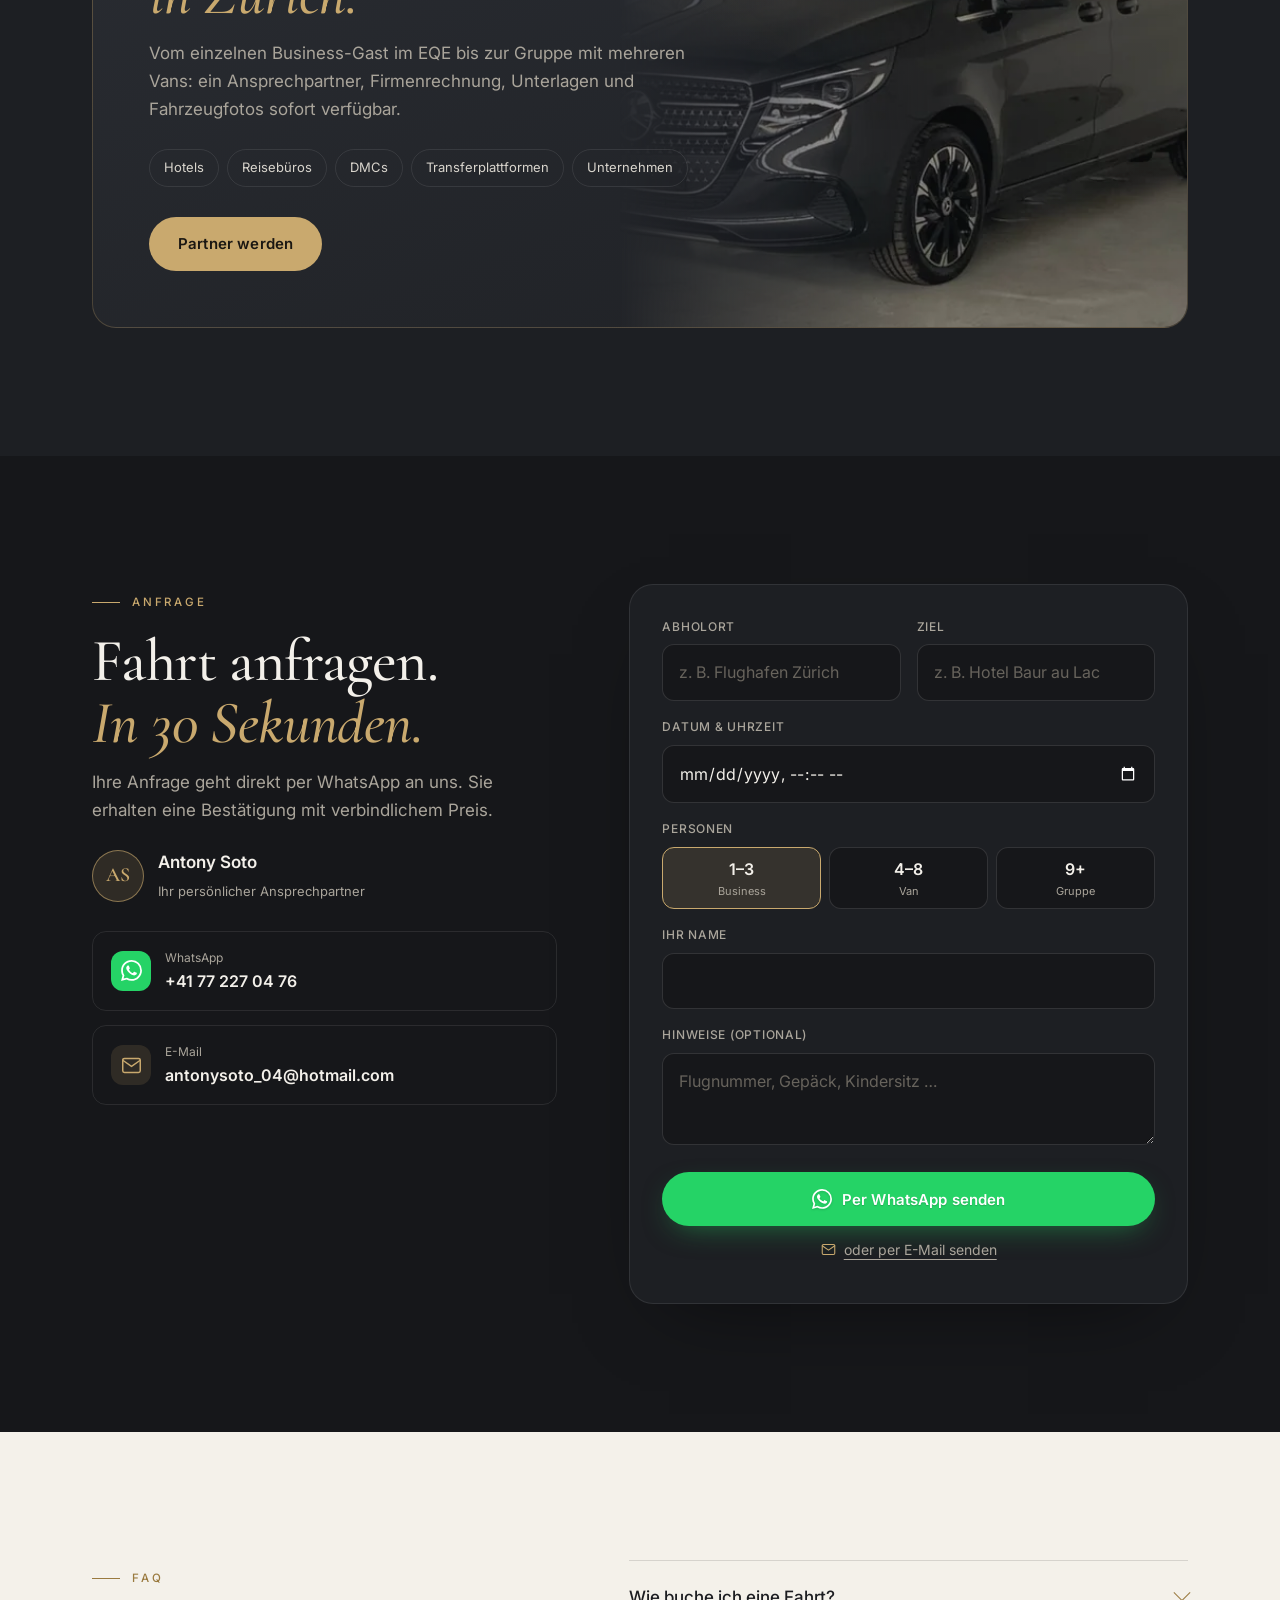
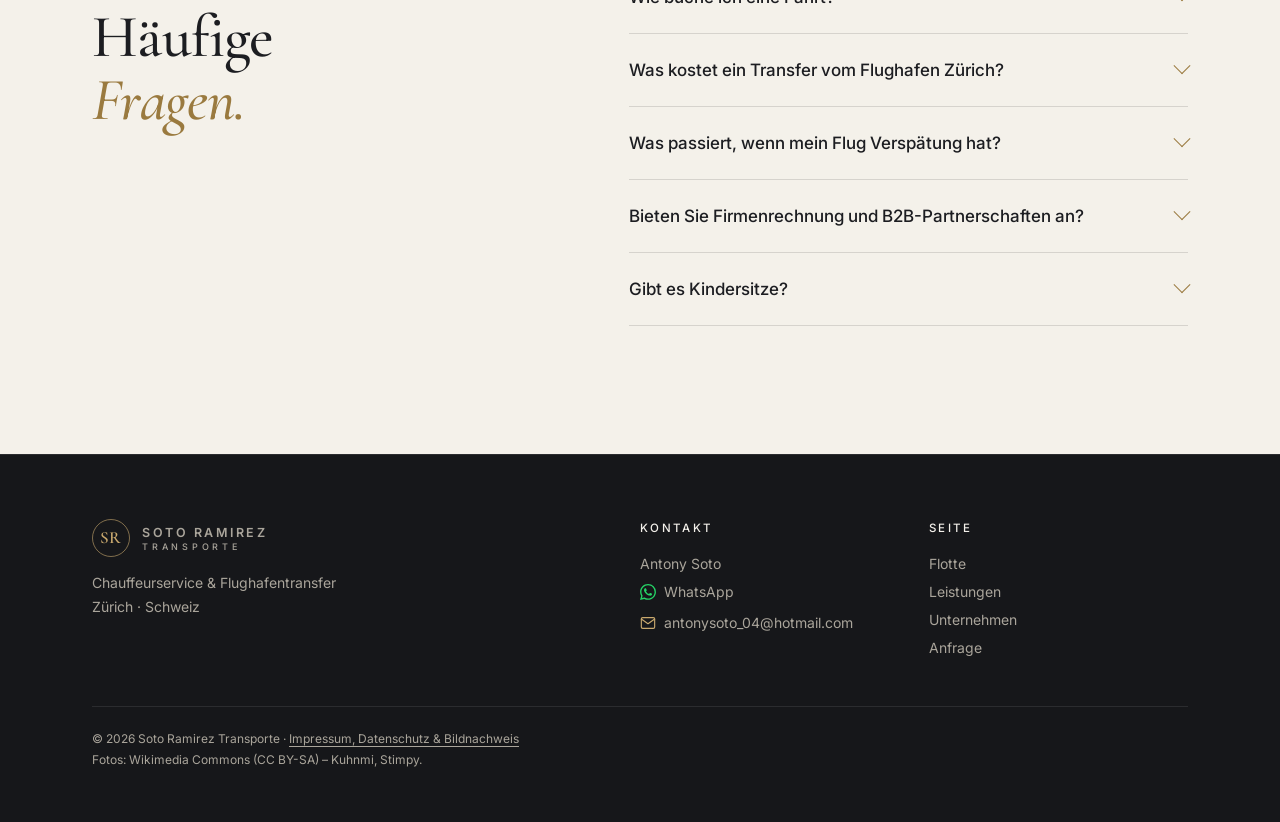
==== commit fa248380: "Icono de correo pequeño en dorado en el formulario y el pie de página Co-Authored-By: Claude Opus 5." ====
--- a/de/index.html
+++ b/de/index.html
@@ -24,7 +24,7 @@
 <link rel="preconnect" href="https://fonts.googleapis.com">
 <link rel="preconnect" href="https://fonts.gstatic.com" crossorigin>
 <link rel="stylesheet" href="https://fonts.googleapis.com/css2?family=Cormorant+Garamond:ital,wght@0,500;0,600;1,500&family=Inter:wght@400;500;600&display=swap">
-<link rel="stylesheet" href="../assets/styles.css">
+<link rel="stylesheet" href="../assets/styles.css?v=2">
 <script>document.documentElement.classList.add('js')</script>
 <script type="application/ld+json">
 {
@@ -300,7 +300,7 @@
         <div class="field full"><label for="f-notes">Hinweise (optional)</label><textarea id="f-notes" name="notes" data-label="Hinweise" rows="2" placeholder="Flugnummer, Gepäck, Kindersitz …"></textarea></div>
         <div class="full actions">
           <button class="btn btn-wa" type="submit"><svg><use href="#i-wa"/></svg>Per WhatsApp senden</button>
-          <button class="link" type="button" id="by-mail">oder per E-Mail senden</button>
+          <button class="link" type="button" id="by-mail"><svg width="15" height="15"><use href="#i-mail"/></svg>oder per E-Mail senden</button>
         </div>
       </form>
     </div>
@@ -335,7 +335,7 @@
         <ul>
           <li translate="no">Antony Soto</li>
           <li><a class="foot-wa" href="https://wa.me/41772270476" target="_blank" rel="noopener"><svg><use href="#i-wa"/></svg>WhatsApp</a></li>
-          <li><a href="mailto:antonysoto_04@hotmail.com" translate="no">antonysoto_04@hotmail.com</a></li>
+          <li><a class="foot-mail" href="mailto:antonysoto_04@hotmail.com" translate="no"><svg width="16" height="16"><use href="#i-mail"/></svg>antonysoto_04@hotmail.com</a></li>
         </ul>
       </div>
       <div>
--- a/assets/styles.css
+++ b/assets/styles.css
@@ -63,6 +63,10 @@
 .foot-wa svg{width:16px;height:16px;color:#25d366}
 .link{background:none;border:0;padding:10px 0;font:inherit;font-size:14px;color:var(--muted);text-decoration:underline;text-underline-offset:4px;cursor:pointer}
 .link:hover{color:var(--text)}
+.link{display:inline-flex;align-items:center;gap:8px}
+.link svg{width:15px;height:15px;color:var(--gold)}
+.foot-mail{display:inline-flex;align-items:center;gap:8px}
+.foot-mail svg{width:16px;height:16px;color:var(--gold)}
 
 /* ---------- Header ---------- */
 .top{position:fixed;inset:0 0 auto;z-index:40;transition:background .35s,border-color .35s,backdrop-filter .35s;border-bottom:1px solid transparent}
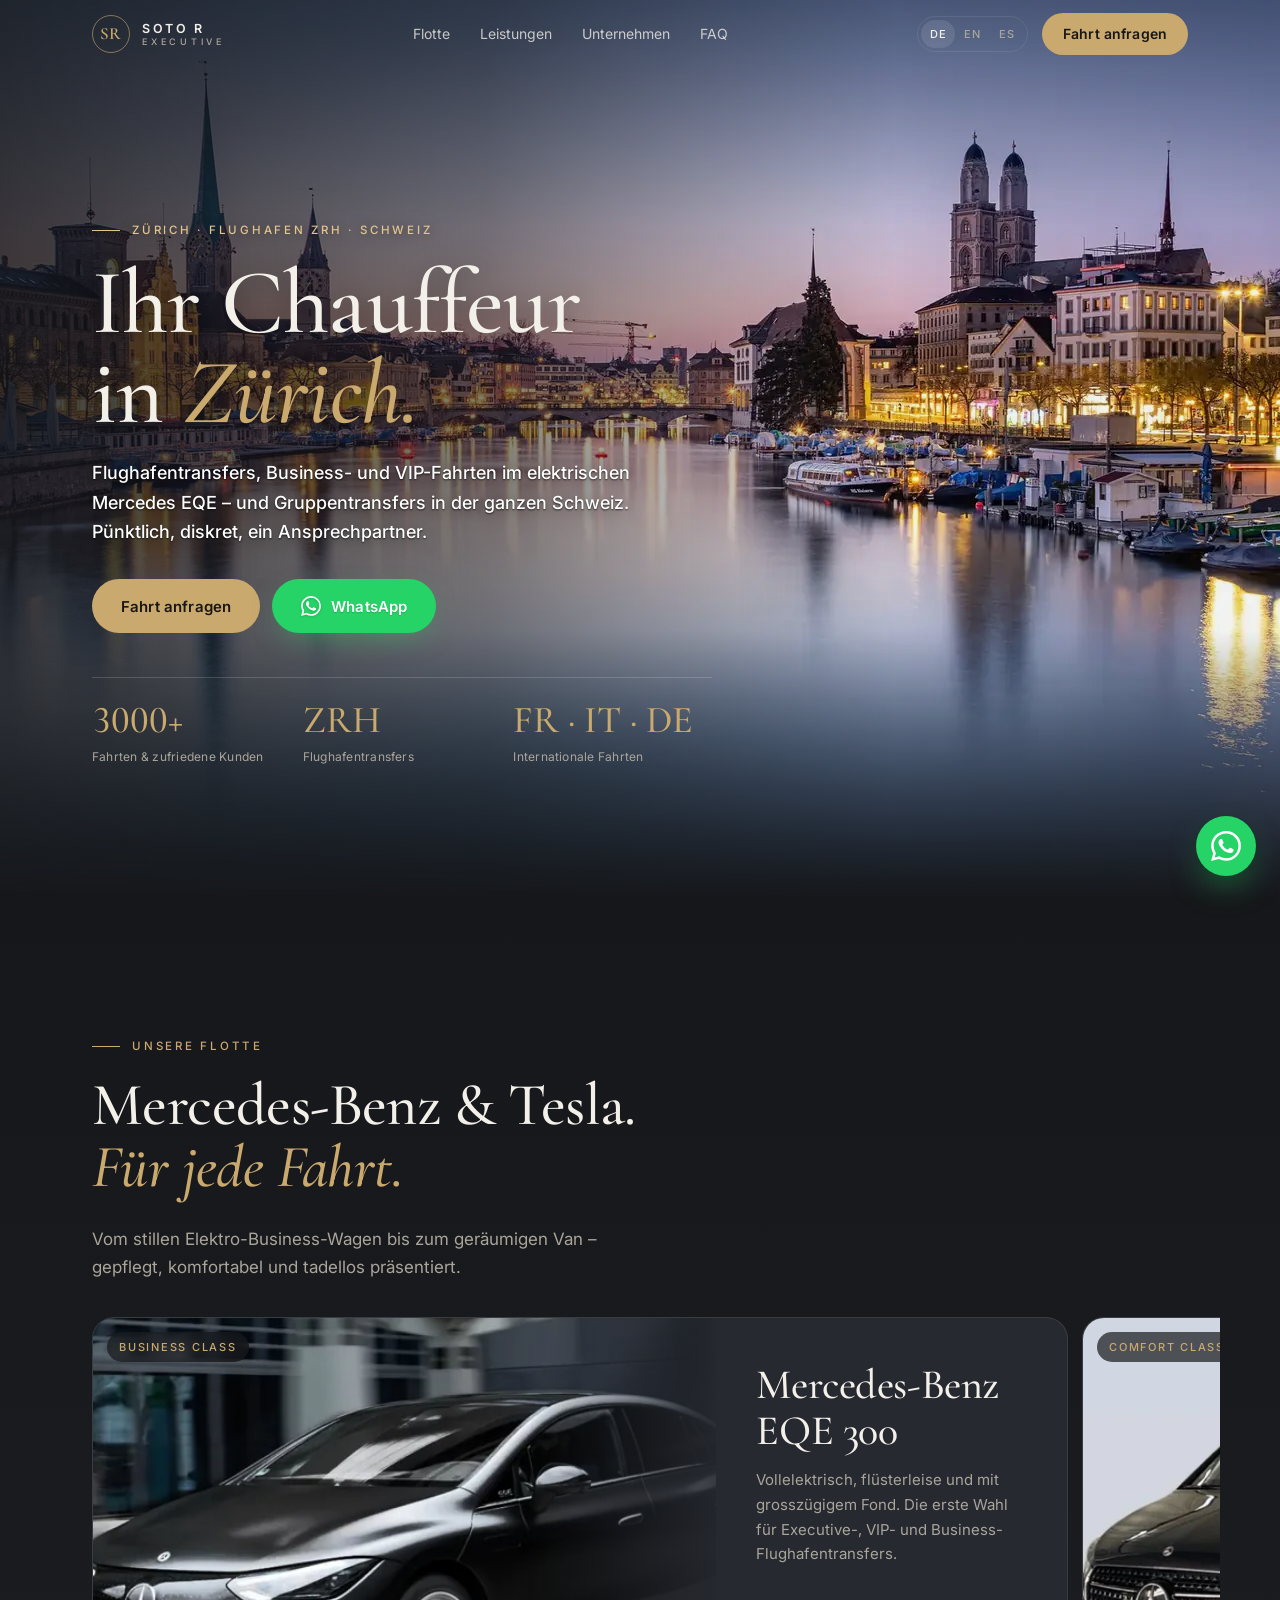
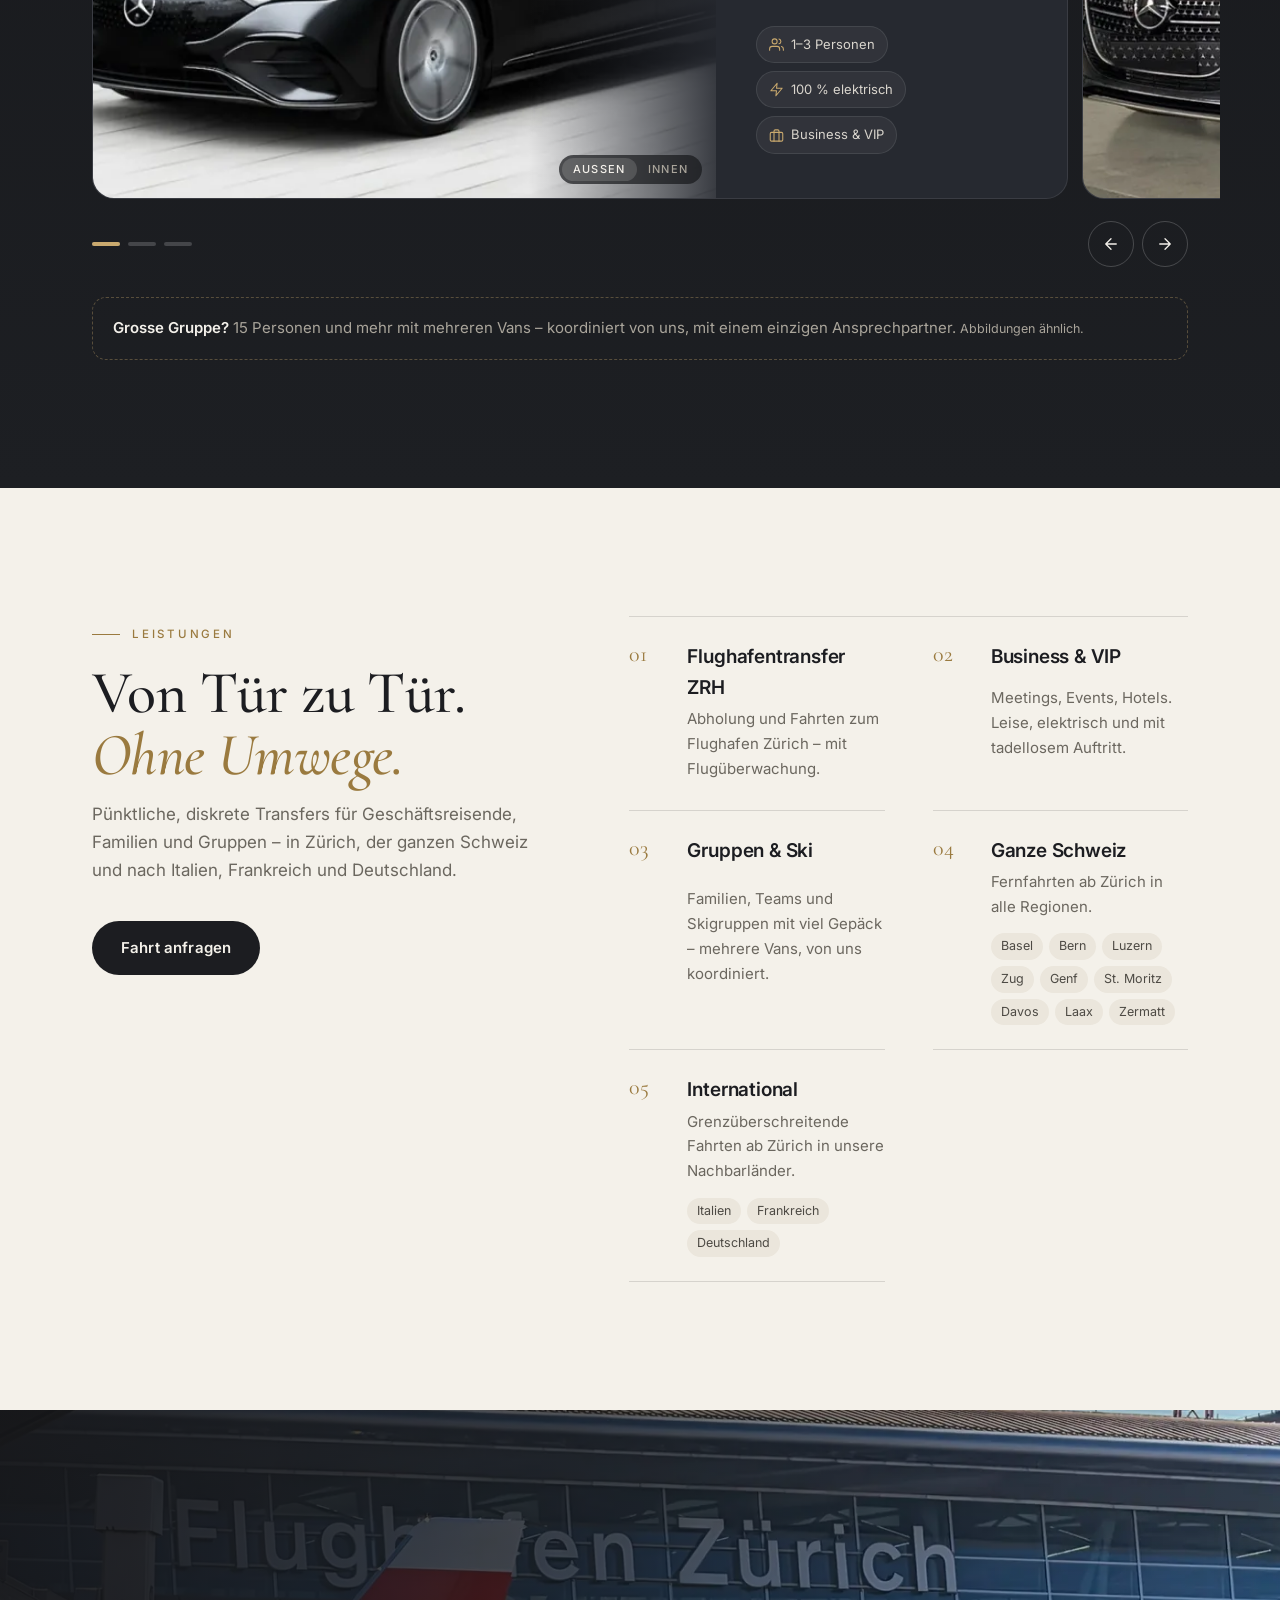
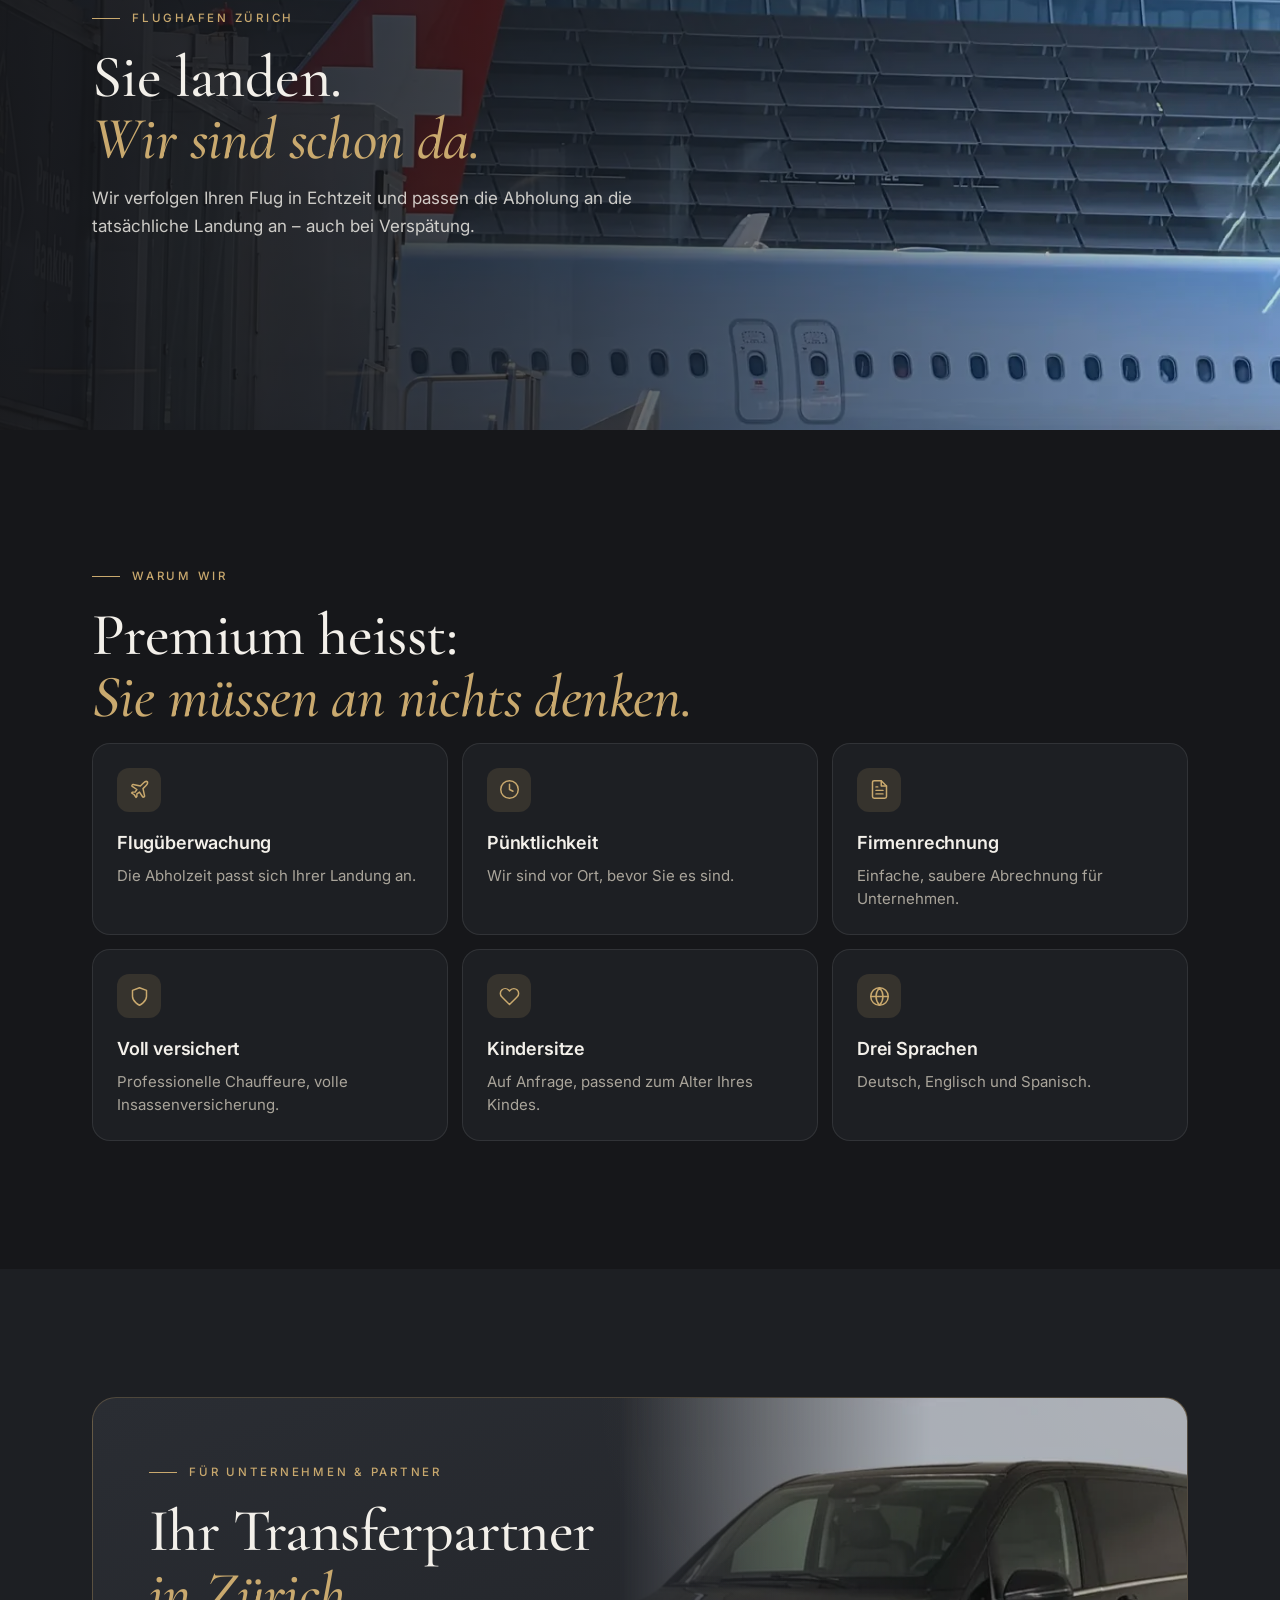
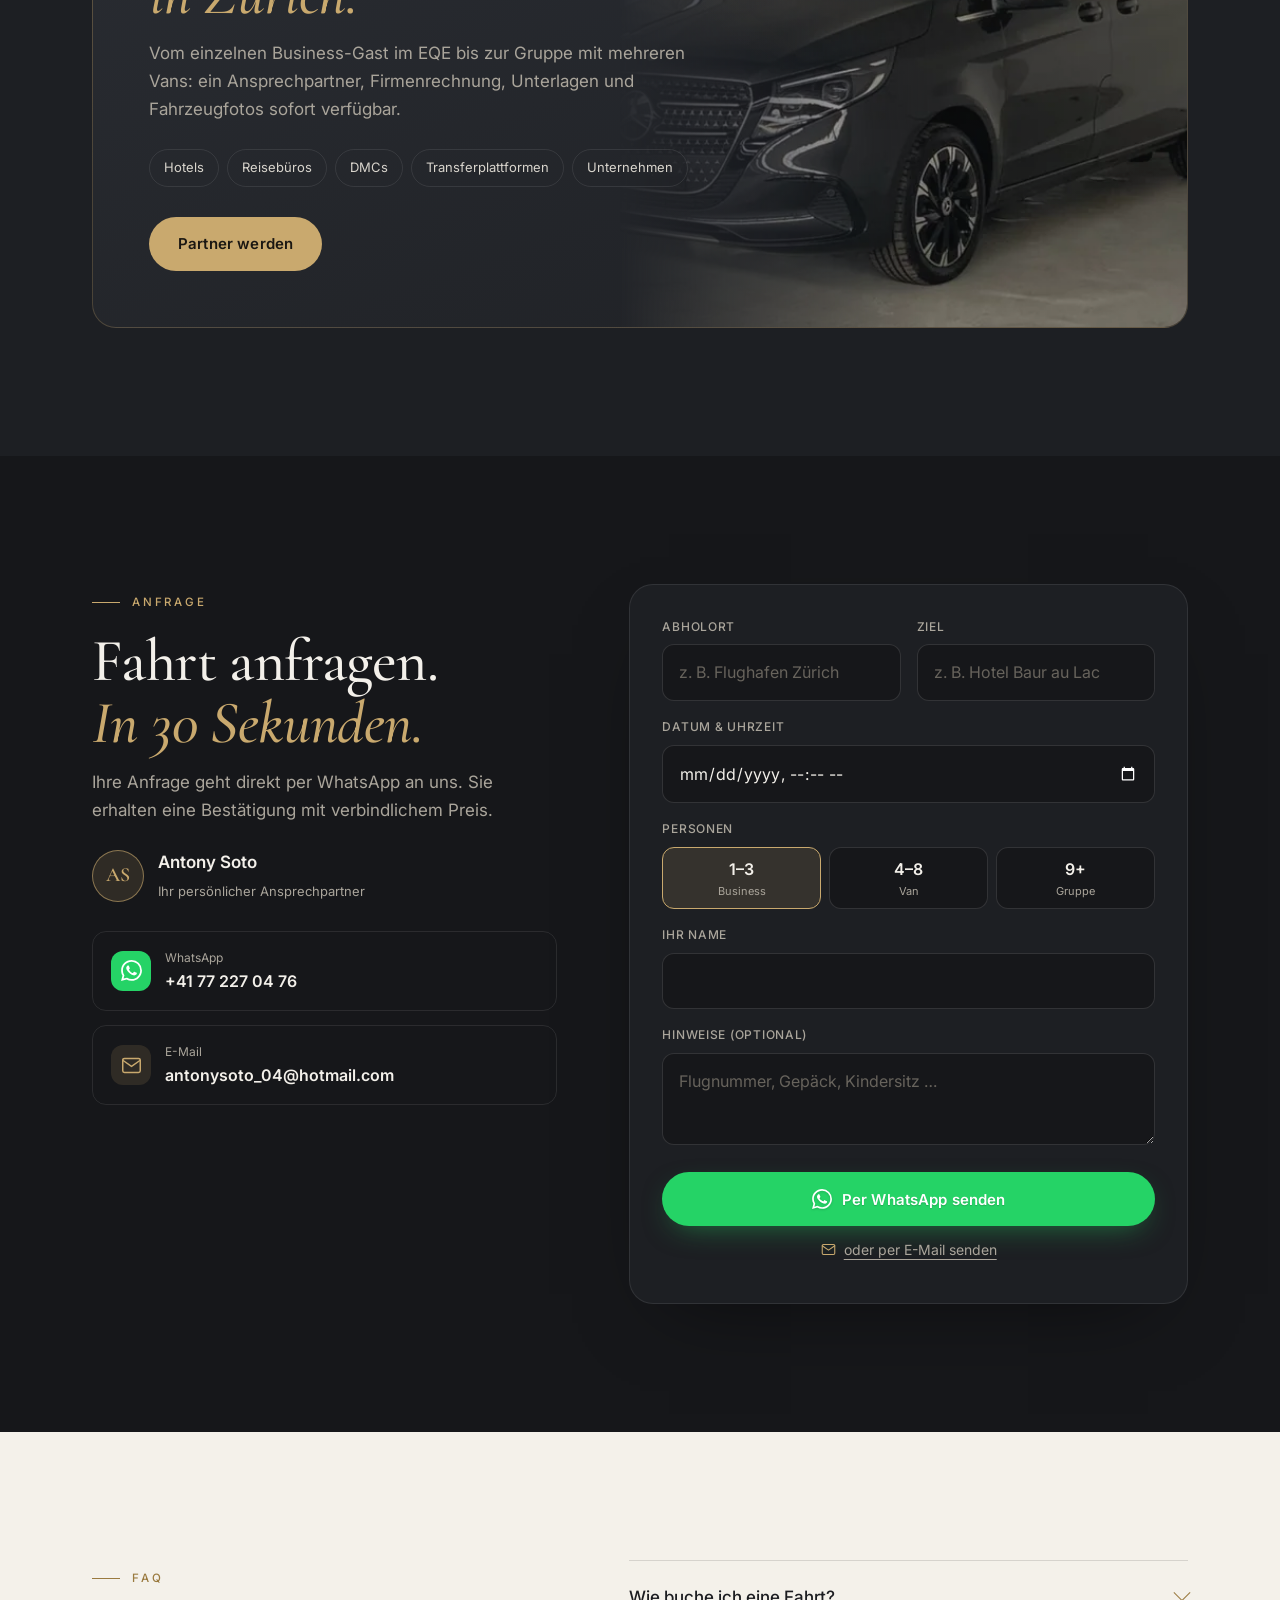
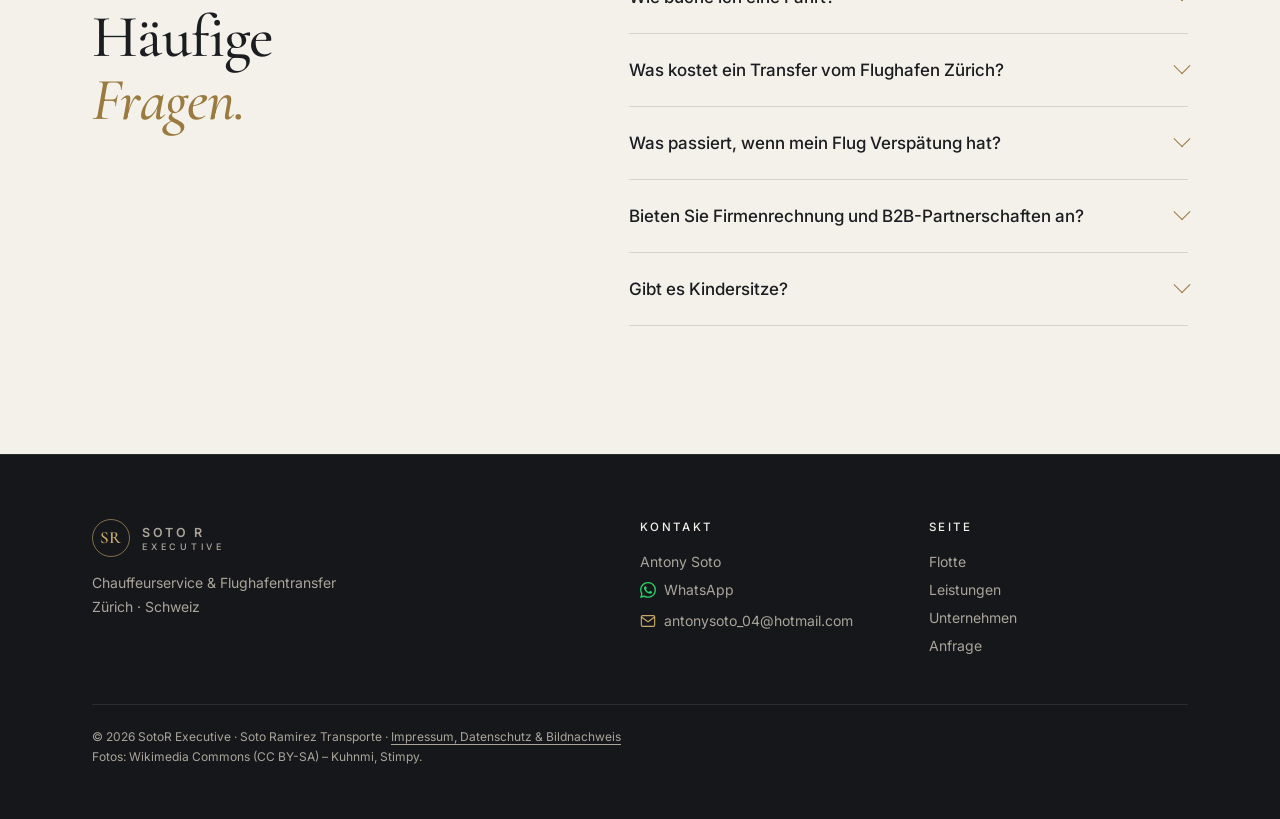
==== commit f594393f: "Cambia la marca de la web a SotoR Executive Nombre comercial SotoR Executive en títulos, logo, Open " ====
--- a/de/index.html
+++ b/de/index.html
@@ -3,8 +3,8 @@
 <head>
 <meta charset="utf-8">
 <meta name="viewport" content="width=device-width, initial-scale=1, viewport-fit=cover">
-<title>Chauffeur &amp; Flughafentransfer Zürich | Soto Ramirez Transporte</title>
-<meta name="description" content="Premium Chauffeurservice in Zürich: Flughafentransfer ZRH, Business- &amp; VIP-Fahrten im elektrischen Mercedes EQE, Gruppen- und Skitransfers mit V-Klasse. Ganze Schweiz. Jetzt per WhatsApp anfragen.">
+<title>Chauffeur &amp; Flughafentransfer Zürich | SotoR Executive</title>
+<meta name="description" content="Premium-Chauffeur in Zürich: Flughafentransfer ZRH, Business- &amp; VIP-Fahrten im elektrischen Mercedes EQE, Gruppentransfers mit V-Klasse. Schweiz &amp; Ausland.">
 <meta name="theme-color" content="#16171a">
 <link rel="canonical" href="https://sotorexecutive.ch/de/">
 <link rel="alternate" hreflang="en" href="https://sotorexecutive.ch/">
@@ -13,18 +13,19 @@
 <link rel="alternate" hreflang="x-default" href="https://sotorexecutive.ch/">
 <meta property="og:type" content="website">
 <meta property="og:locale" content="de_CH">
-<meta property="og:site_name" content="Soto Ramirez Transporte">
+<meta property="og:site_name" content="SotoR Executive">
 <meta property="og:title" content="Chauffeur &amp; Flughafentransfer Zürich">
 <meta property="og:description" content="Business-, VIP- und Gruppentransfers ab Zürich und Flughafen ZRH – in der ganzen Schweiz.">
 <meta property="og:url" content="https://sotorexecutive.ch/de/">
 <meta property="og:image" content="https://sotorexecutive.ch/assets/img/og.jpg">
 <meta name="twitter:card" content="summary_large_image">
 <link rel="icon" href="../assets/favicon.svg" type="image/svg+xml">
-<link rel="preload" as="image" href="../assets/img/zurich-1200.webp" imagesrcset="../assets/img/zurich-1200.webp 1200w, ../assets/img/zurich-2000.webp 2000w" imagesizes="100vw">
+<link rel="preload" as="image" href="../assets/img/zurich-1200.webp" imagesrcset="../assets/img/zurich-1200.webp 1200w, ../assets/img/zurich-1600.webp 1600w, ../assets/img/zurich-2000.webp 2000w" imagesizes="100vw">
 <link rel="preconnect" href="https://fonts.googleapis.com">
 <link rel="preconnect" href="https://fonts.gstatic.com" crossorigin>
-<link rel="stylesheet" href="https://fonts.googleapis.com/css2?family=Cormorant+Garamond:ital,wght@0,500;0,600;1,500&family=Inter:wght@400;500;600&display=swap">
-<link rel="stylesheet" href="../assets/styles.css?v=2">
+<link rel="stylesheet" href="https://fonts.googleapis.com/css2?family=Cormorant+Garamond:ital,wght@0,500;0,600;1,500&family=Inter:wght@400;500;600&display=swap" media="print" onload="this.media='all'">
+<noscript><link rel="stylesheet" href="https://fonts.googleapis.com/css2?family=Cormorant+Garamond:ital,wght@0,500;0,600;1,500&family=Inter:wght@400;500;600&display=swap"></noscript>
+<link rel="stylesheet" href="../assets/styles.css?v=4">
 <script>document.documentElement.classList.add('js')</script>
 <script type="application/ld+json">
 {
@@ -33,10 +34,12 @@
     {
       "@type": "LocalBusiness",
       "@id": "https://sotorexecutive.ch/#business",
-      "name": "Soto Ramirez Transporte",
+      "name": "SotoR Executive",
+      "legalName": "Soto Ramirez Transporte",
       "description": "Premium Chauffeurservice und Flughafentransfer in Zürich und der ganzen Schweiz.",
       "url": "https://sotorexecutive.ch/de/",
       "telephone": "+41772270476",
+      "email": "antonysoto_04@hotmail.com",
       "image": "https://sotorexecutive.ch/assets/img/og.jpg",
       "address": {"@type": "PostalAddress", "addressLocality": "Zürich", "addressRegion": "ZH", "addressCountry": "CH"},
       "geo": {"@type": "GeoCoordinates", "latitude": 47.3769, "longitude": 8.5417},
@@ -97,9 +100,9 @@
 
 <header class="top">
   <div class="wrap">
-    <a class="logo" href="./" aria-label="Soto Ramirez Transporte – Startseite">
-      <span class="logo-mark" translate="no">SR</span>
-      <span class="logo-text" translate="no">SOTO RAMIREZ<small>TRANSPORTE</small></span>
+    <a class="logo" href="./">
+      <span class="logo-mark" translate="no" aria-hidden="true">SR</span>
+      <span class="logo-text" translate="no">SOTO R<small>EXECUTIVE</small></span>
     </a>
     <ul class="menu">
       <li><a href="#flotte">Flotte</a></li>
@@ -117,7 +120,7 @@
 <main id="main">
   <div class="hero">
     <div class="hero-bg">
-      <img src="../assets/img/zurich-1200.webp" srcset="../assets/img/zurich-1200.webp 1200w, ../assets/img/zurich-2000.webp 2000w" sizes="100vw" alt="Zürich zur blauen Stunde mit Limmat, Fraumünster und Grossmünster" fetchpriority="high">
+      <img src="../assets/img/zurich-1200.webp" srcset="../assets/img/zurich-1200.webp 1200w, ../assets/img/zurich-1600.webp 1600w, ../assets/img/zurich-2000.webp 2000w" sizes="100vw" alt="Zürich zur blauen Stunde mit Limmat, Fraumünster und Grossmünster" fetchpriority="high">
     </div>
     <div class="wrap intro">
       <p class="eyebrow">Zürich · Flughafen ZRH · Schweiz</p>
@@ -151,8 +154,8 @@
           <article class="slide" aria-roledescription="slide" aria-label="1 / 3">
             <div class="slide-img gallery">
               <span class="badge">Business Class</span>
-              <img src="../assets/img/eqe-800.webp" srcset="../assets/img/eqe-800.webp 800w, ../assets/img/eqe-1200.webp 1200w" sizes="(min-width:980px) 700px, 90vw" alt="Schwarzer Mercedes-Benz EQE 300, vollelektrische Business-Limousine" loading="lazy" width="1200" height="675">
-              <img src="../assets/img/eqe-interior-800.webp" srcset="../assets/img/eqe-interior-800.webp 800w, ../assets/img/eqe-interior-1600.webp 1600w" sizes="(min-width:980px) 700px, 90vw" alt="Innenraum des Mercedes-Benz EQE mit Ambientebeleuchtung" loading="lazy" width="1600" height="1067">
+              <img src="../assets/img/eqe-800.webp" srcset="../assets/img/eqe-600.webp 600w, ../assets/img/eqe-800.webp 800w, ../assets/img/eqe-1200.webp 1200w" sizes="(min-width:980px) 700px, 90vw" alt="Schwarzer Mercedes-Benz EQE 300, vollelektrische Business-Limousine" loading="lazy" width="1200" height="675">
+              <img src="../assets/img/eqe-interior-800.webp" srcset="../assets/img/eqe-interior-600.webp 600w, ../assets/img/eqe-interior-800.webp 800w, ../assets/img/eqe-interior-1600.webp 1600w" sizes="(min-width:980px) 700px, 90vw" alt="Innenraum des Mercedes-Benz EQE mit Ambientebeleuchtung" loading="lazy" width="1600" height="1067">
               <div class="views" role="group" aria-label="Ansicht"><button type="button" aria-pressed="true">Aussen</button><button type="button" aria-pressed="false">Innen</button></div>
             </div>
             <div class="slide-body">
@@ -168,7 +171,7 @@
           <article class="slide" aria-roledescription="slide" aria-label="2 / 3">
             <div class="slide-img">
               <span class="badge">Comfort Class</span>
-              <img src="../assets/img/v-klasse-800.webp" srcset="../assets/img/v-klasse-800.webp 800w, ../assets/img/v-klasse-1024.webp 1024w" sizes="(min-width:980px) 700px, 90vw" alt="Mercedes-Benz V-Klasse in Schwarz" loading="lazy" width="1024" height="640">
+              <img src="../assets/img/v-klasse-800.webp" srcset="../assets/img/v-klasse-600.webp 600w, ../assets/img/v-klasse-800.webp 800w, ../assets/img/v-klasse-1024.webp 1024w" sizes="(min-width:980px) 700px, 90vw" alt="Mercedes-Benz V-Klasse in Schwarz" loading="lazy" width="1024" height="640">
             </div>
             <div class="slide-body">
               <h3>Mercedes V-Klasse</h3>
@@ -231,7 +234,7 @@
 
   <section class="band" aria-labelledby="h-airport">
     <div class="band-inner">
-      <img src="../assets/img/flughafen-800.webp" srcset="../assets/img/flughafen-800.webp 800w, ../assets/img/flughafen-2000.webp 2000w" sizes="100vw" alt="Flughafen Zürich mit Swiss-Flugzeug am Gate" loading="lazy">
+      <img src="../assets/img/flughafen-800.webp" srcset="../assets/img/flughafen-800.webp 800w, ../assets/img/flughafen-1400.webp 1400w, ../assets/img/flughafen-2000.webp 2000w" sizes="100vw" alt="Flughafen Zürich mit Swiss-Flugzeug am Gate" loading="lazy">
       <div class="wrap reveal">
         <p class="eyebrow">Flughafen Zürich</p>
         <h2 id="h-airport">Sie landen.<br><em>Wir sind schon da.</em></h2>
@@ -262,7 +265,7 @@
   <section class="b2b" id="partner" aria-labelledby="h-b2b">
     <div class="wrap">
       <div class="b2b-card reveal">
-        <img class="b2b-img" src="../assets/img/v-klasse-800.webp" alt="" loading="lazy">
+        <img class="b2b-img" src="../assets/img/v-klasse-800.webp" srcset="../assets/img/v-klasse-600.webp 600w, ../assets/img/v-klasse-800.webp 800w, ../assets/img/v-klasse-1024.webp 1024w" sizes="52vw" alt="" loading="lazy">
         <p class="eyebrow">Für Unternehmen &amp; Partner</p>
         <h2 id="h-b2b">Ihr Transferpartner<br><em>in Zürich.</em></h2>
         <p class="sub">Vom einzelnen Business-Gast im EQE bis zur Gruppe mit mehreren Vans: ein Ansprechpartner, Firmenrechnung, Unterlagen und Fahrzeugfotos sofort verfügbar.</p>
@@ -327,11 +330,11 @@
   <div class="wrap">
     <div class="foot">
       <div>
-        <a class="logo" href="./"><span class="logo-mark" translate="no">SR</span><span class="logo-text" translate="no">SOTO RAMIREZ<small>TRANSPORTE</small></span></a>
+        <a class="logo" href="./"><span class="logo-mark" translate="no">SR</span><span class="logo-text" translate="no">SOTO R<small>EXECUTIVE</small></span></a>
         <p>Chauffeurservice &amp; Flughafentransfer<br>Zürich · Schweiz</p>
       </div>
       <div>
-        <h4>Kontakt</h4>
+        <h2>Kontakt</h2>
         <ul>
           <li translate="no">Antony Soto</li>
           <li><a class="foot-wa" href="https://wa.me/41772270476" target="_blank" rel="noopener"><svg><use href="#i-wa"/></svg>WhatsApp</a></li>
@@ -339,7 +342,7 @@
         </ul>
       </div>
       <div>
-        <h4>Seite</h4>
+        <h2>Seite</h2>
         <ul>
           <li><a href="#flotte">Flotte</a></li>
           <li><a href="#leistungen">Leistungen</a></li>
@@ -348,7 +351,7 @@
         </ul>
       </div>
     </div>
-    <p class="legal">© 2026 Soto Ramirez Transporte · <a href="../impressum.html">Impressum, Datenschutz &amp; Bildnachweis</a><br>Fotos: Wikimedia Commons (CC BY-SA) – Kuhnmi, Stimpy.</p>
+    <p class="legal">© 2026 SotoR Executive · Soto Ramirez Transporte · <a href="../impressum.html">Impressum, Datenschutz &amp; Bildnachweis</a><br>Fotos: Wikimedia Commons (CC BY-SA) – Kuhnmi, Stimpy.</p>
   </div>
 </footer>
 
--- a/assets/styles.css
+++ b/assets/styles.css
@@ -1,4 +1,4 @@
-/* Soto Ramirez Transporte — mobile first */
+/* SotoR Executive — mobile first */
 *,*::before,*::after{box-sizing:border-box}
 :root{
   --ink:#16171a;          /* graphite, not pure black */
@@ -99,7 +99,7 @@
 .hero .lead{margin:0 0 32px;max-width:30em;font-size:18px;font-weight:500;color:#fff;text-shadow:0 1px 2px rgba(0,0,0,.7),0 2px 18px rgba(0,0,0,.55)}
 .cta{display:grid;gap:12px}
 .hero-facts{display:grid;grid-template-columns:repeat(3,1fr);gap:12px;margin:44px 0 0;padding:22px 0 0;border-top:1px solid rgba(255,255,255,.16);list-style:none}
-.hero-facts strong{display:block;font-family:var(--serif);font-size:24px;font-weight:500;line-height:1.1}
+.hero-facts strong{display:block;font-family:var(--serif);font-size:24px;font-weight:500;line-height:1.1;white-space:nowrap}
 .hero-facts span{font-size:12px;color:var(--muted);letter-spacing:.02em}
 .stats strong{font-size:30px;color:var(--gold);font-variant-numeric:lining-nums tabular-nums}
 .stats strong span{font:inherit;color:inherit;letter-spacing:0}
@@ -249,7 +249,7 @@
 .foot{display:grid;grid-template-columns:1fr 1fr;gap:30px}
 .foot>:first-child{grid-column:1/-1}
 .foot p{margin:14px 0 0}
-footer h4{margin:0 0 12px;font-size:11.5px;font-weight:500;letter-spacing:.2em;text-transform:uppercase;color:var(--text)}
+footer h2{margin:0 0 12px;font-family:var(--sans);line-height:1.4;font-size:11.5px;font-weight:500;letter-spacing:.2em;text-transform:uppercase;color:var(--text)}
 footer ul{margin:0;padding:0;list-style:none;line-height:2}
 footer a{text-decoration:none}
 footer a:hover{color:var(--text)}
